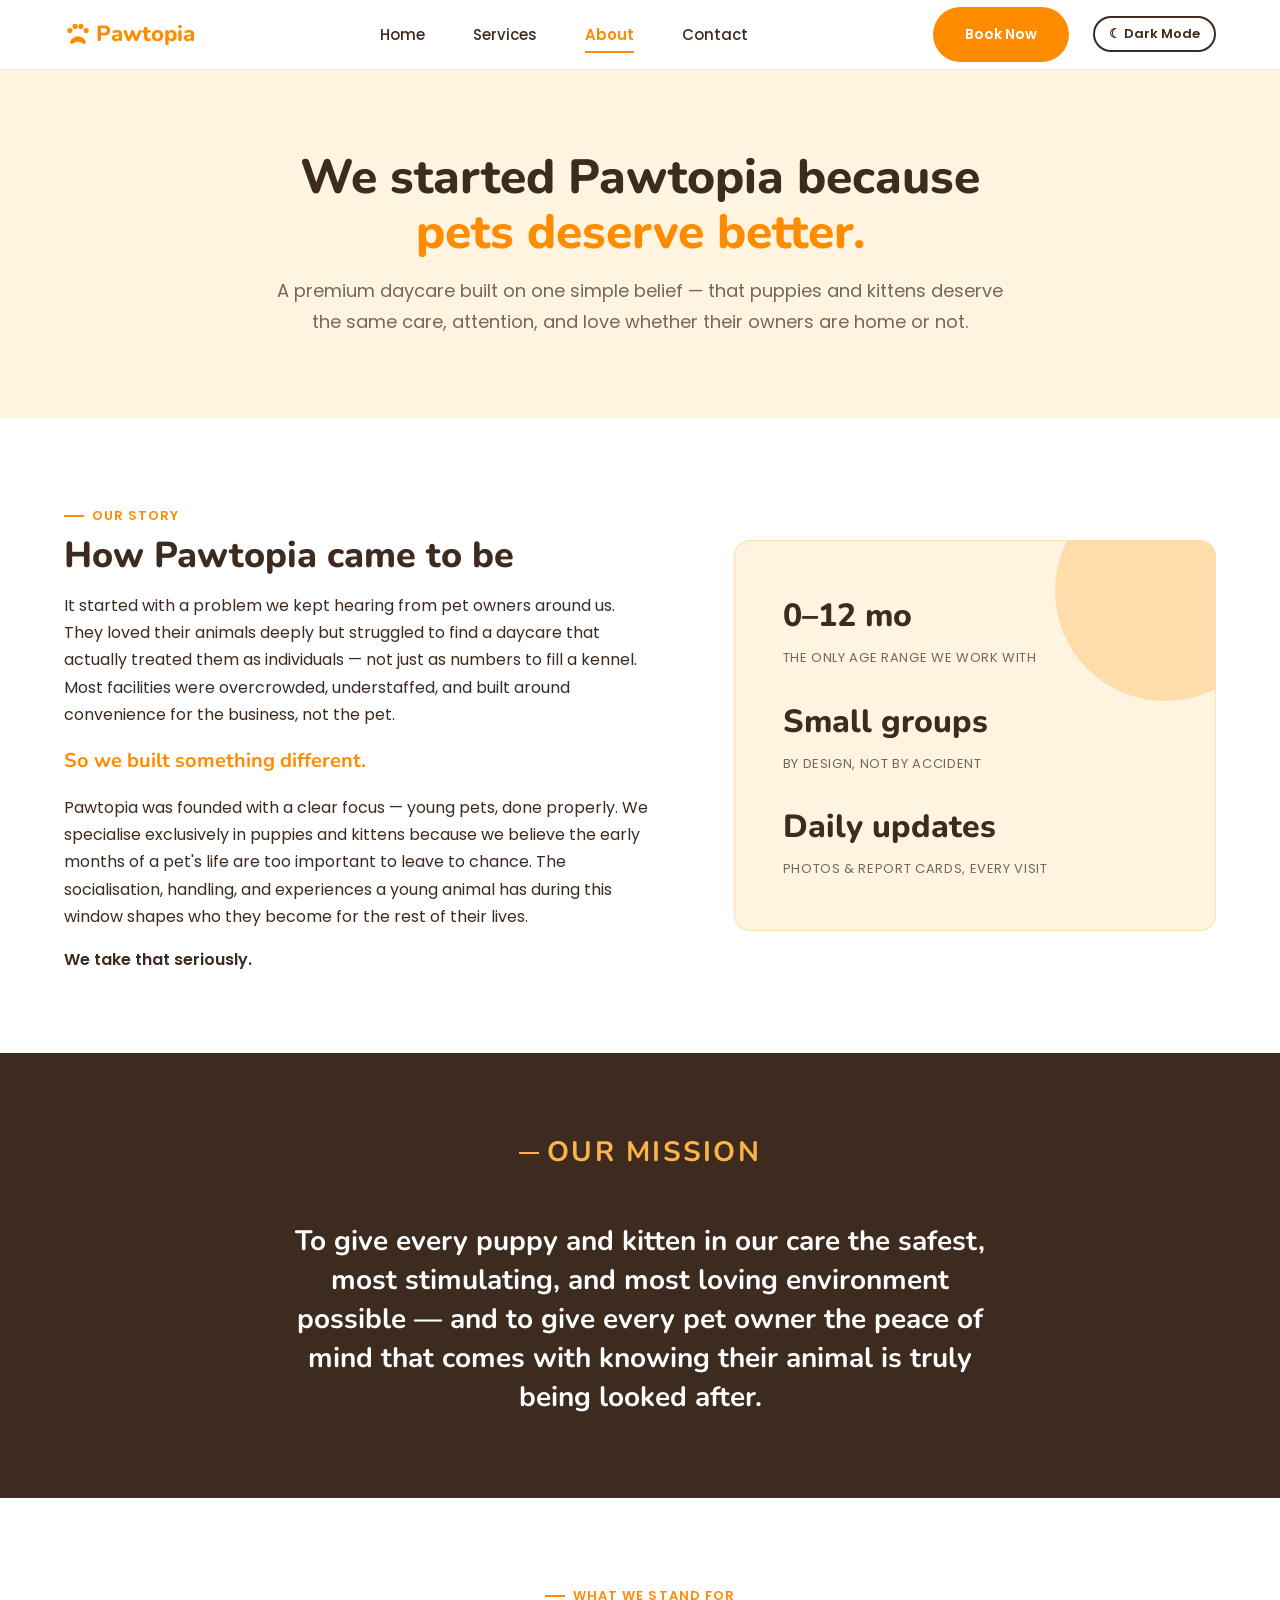
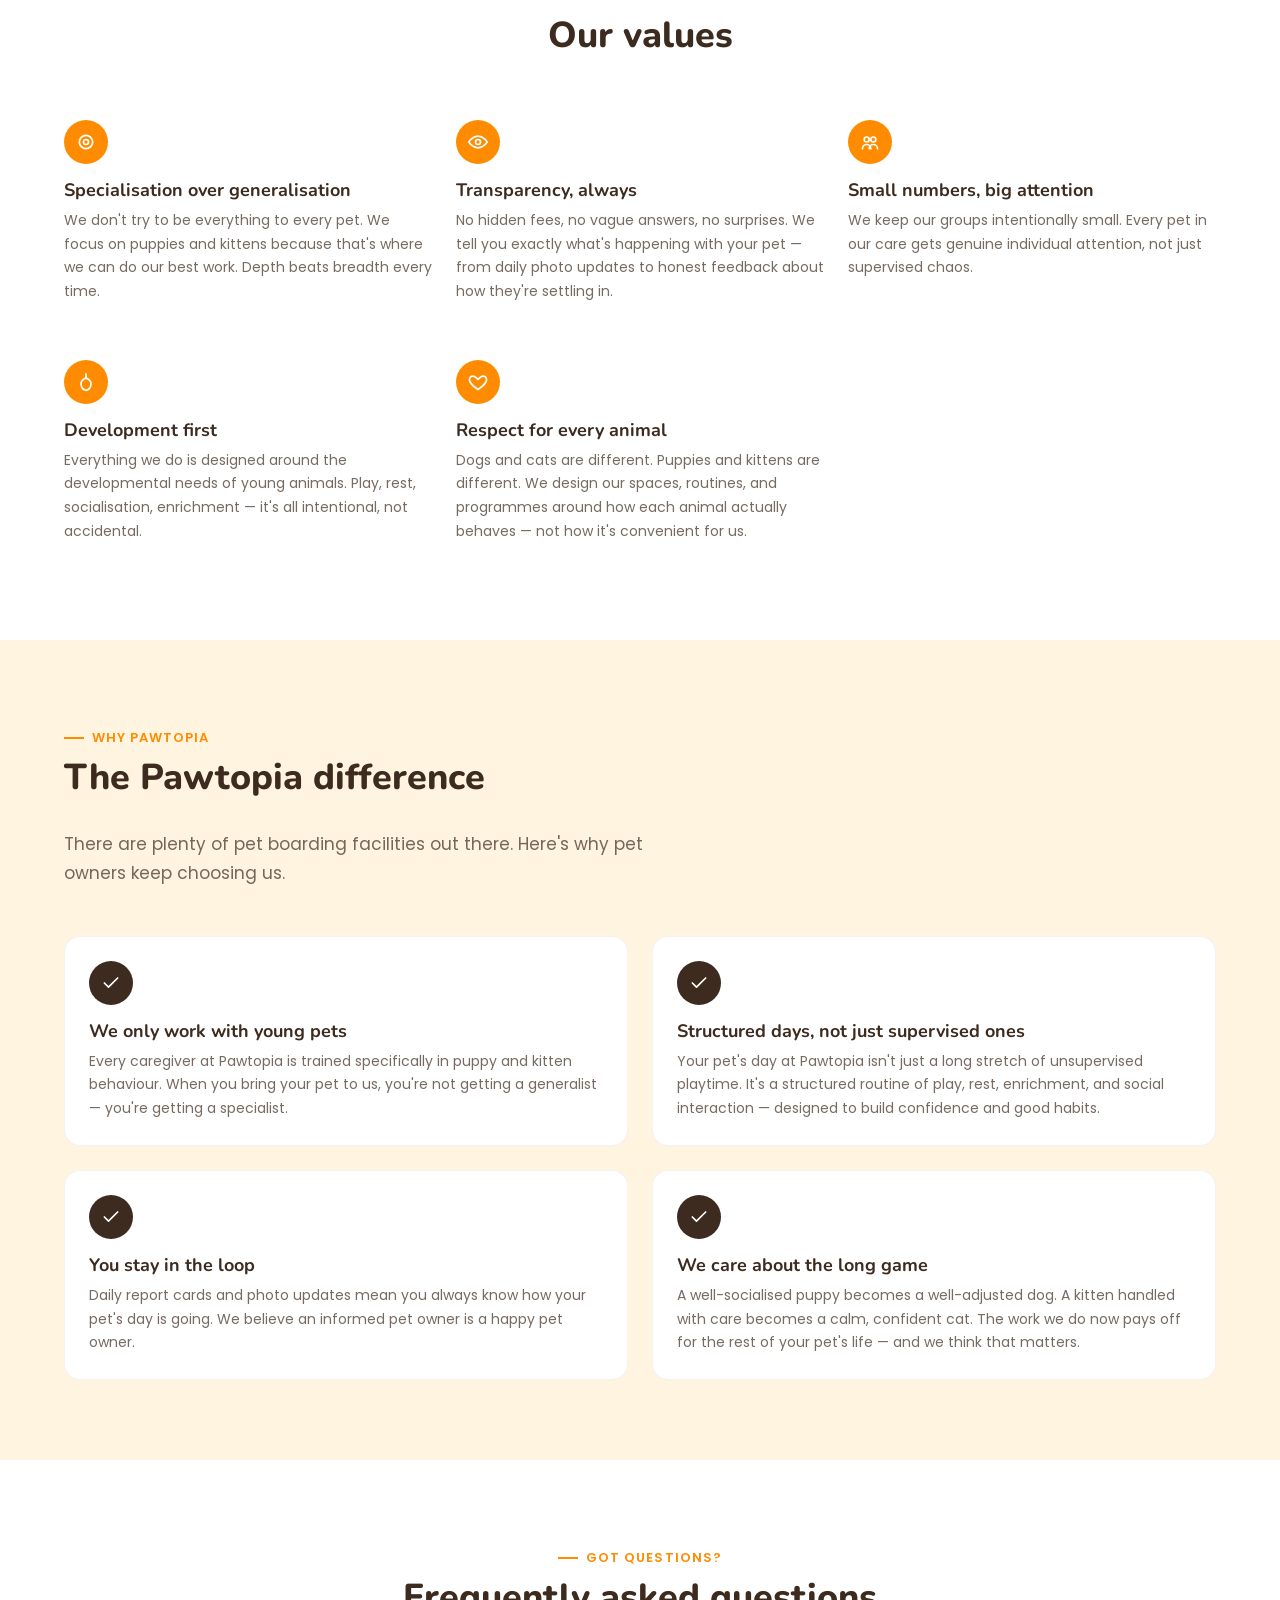
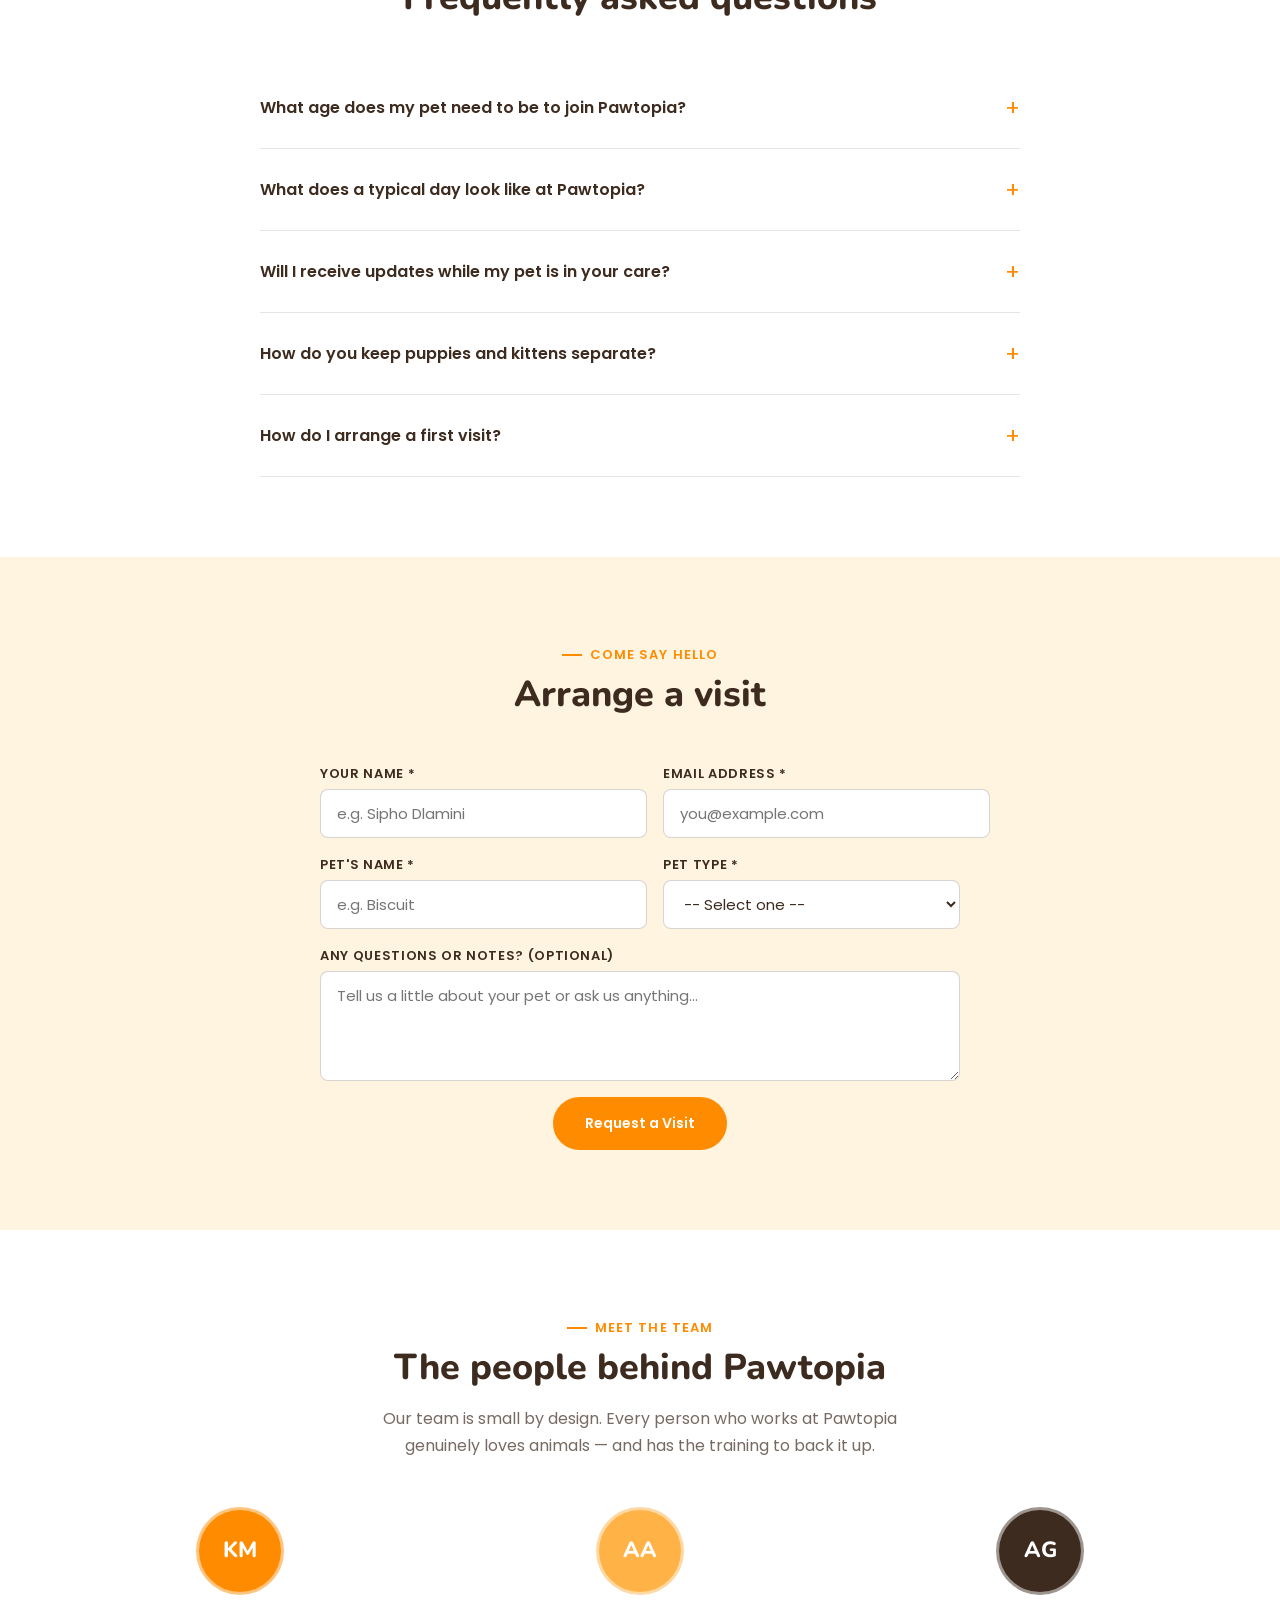
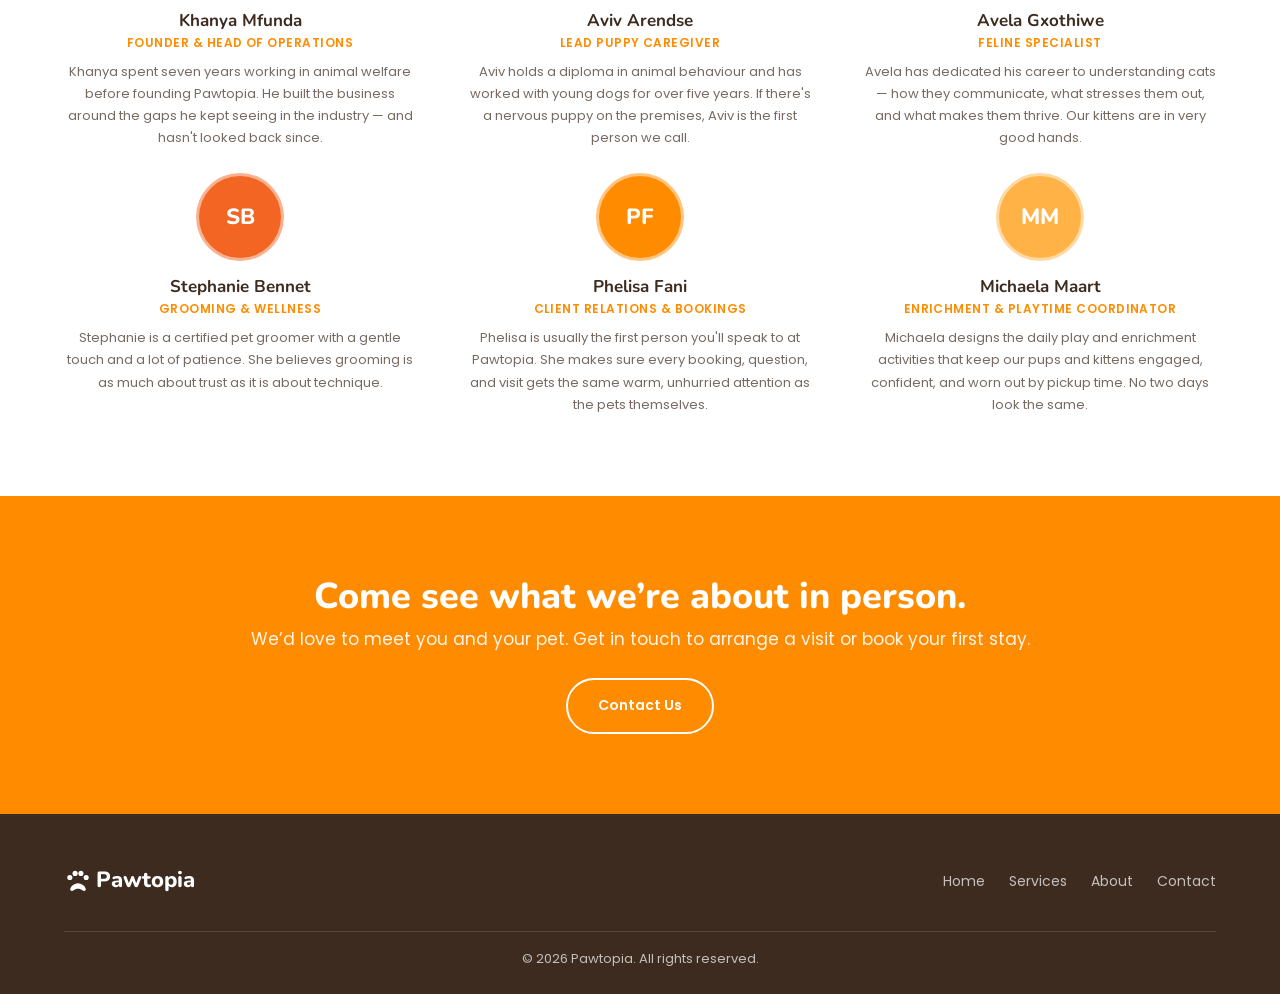
==== about.html @ 03011ac7 "my work" ====
<!DOCTYPE html>
<!-- HTML document structure: DOCTYPE, html, head, body -->
<html lang="en">

<head>
  <!-- Meta tags -->
  <meta charset="UTF-8">
  <meta name="viewport" content="width=device-width, initial-scale=1.0">
  <meta name="description" content="Learn about Pawtopia — a premium daycare for puppies and kittens built on genuine care and specialist training.">
  <meta name="author" content="Pawtopia Team">

  <title>About Us — Pawtopia</title>

  <!-- Google Fonts (Nunito for headings, Poppins for body) -->
  <link rel="preconnect" href="https://fonts.googleapis.com">
  <link rel="preconnect" href="https://fonts.gstatic.com" crossorigin>
  <link href="https://fonts.googleapis.com/css2?family=Nunito:wght@700;800&family=Poppins:wght@400;500;600&display=swap" rel="stylesheet">

  <!-- CSS is inlined below (all styles in one file) -->
  <style>
/* =============================================================
   about.css — Pawtopia About Page Stylesheet
   External stylesheet linked from about.html

   Concepts covered:
   - Selectors (element, class, ID, pseudo-class, pseudo-element)
   - Classes & IDs
   - Colours
   - Typography (font-family, size, weight, line-height)
   - Margins & Padding
   - Borders
   - Box Model
   - Flexbox
   - CSS Grid
   - Responsive Design & Media Queries
   - Hover Effects
   - Transitions
   - Consistent Spacing via CSS custom properties
============================================================= */

/* -------------------------------------------------------------
   DESIGN TOKENS (CSS custom properties)
   Single source of truth — change once, updates everywhere.
------------------------------------------------------------- */
:root {
  /* Colours */
  --color-primary:   #FF8C00;   /* Primary Orange  – buttons, CTAs, highlights */
  --color-secondary: #FFB347;   /* Secondary Amber – hover states, accents      */
  --color-cream:     #FFF4E0;   /* Warm Cream      – section backgrounds        */
  --color-brown:     #3D2B1F;   /* Deep Brown      – headings, body text        */
  --color-white:     #FFFFFF;
  --color-alert:     #F26522;   /* Alert / Error   – form errors, warnings      */

  /* Opacity variants */
  --brown-70: rgba(61, 43, 31, 0.7);
  --brown-50: rgba(61, 43, 31, 0.5);

  /* Border radius */
  --radius-btn:  50px;
  --radius-card: 16px;
  --radius-img:  12px;

  /* Consistent spacing scale */
  --space-xs:  4px;
  --space-sm:  8px;
  --space-md:  16px;
  --space-lg:  24px;
  --space-xl:  48px;
  --space-2xl: 80px;

  /* Layout */
  --max-width:  1200px;
  --nav-height: 70px;

  /* Typography */
  --font-heading: 'Nunito', sans-serif;
  --font-body:    'Poppins', sans-serif;

  /* Dark mode colours (applied via body.dark-mode) */
  --dm-bg:      #1a1a1a;
  --dm-surface: #2a2a2a;
  --dm-text:    #f0e6d3;
  --dm-muted:   rgba(240, 230, 211, 0.65);
}

/* -------------------------------------------------------------
   RESET & BASE  (element selectors)
------------------------------------------------------------- */
* {
  margin: 0;
  padding: 0;
  box-sizing: border-box;  /* Box Model: border + padding inside width */
}

html {
  scroll-behavior: smooth;
}

body {
  font-family: var(--font-body);
  color: var(--color-brown);
  font-size: 16px;
  line-height: 1.7;          /* Typography – readable line spacing */
  background: var(--color-white);
  -webkit-font-smoothing: antialiased;
  transition: background 0.3s ease, color 0.3s ease; /* Transition */
}

/* Heading element selectors */
h1, h2, h3 {
  font-family: var(--font-heading);
  color: var(--color-brown);
  line-height: 1.15;
}

h1 { font-size: 48px; font-weight: 800; }
h2 { font-size: 36px; font-weight: 800; }
h3 { font-size: 24px; font-weight: 700; }

p   { margin: 0; }
a   { color: inherit; text-decoration: none; }
img { display: block; max-width: 100%; border-radius: var(--radius-img); }

/* -------------------------------------------------------------
   DARK MODE  (applied to body via JS toggle)
------------------------------------------------------------- */
body.dark-mode {
  background: var(--dm-bg);
  color: var(--dm-text);
}

body.dark-mode h1,
body.dark-mode h2,
body.dark-mode h3 {
  color: var(--dm-text);
}

body.dark-mode .navbar {
  background: var(--dm-surface);
  border-color: rgba(255, 255, 255, 0.08);
}

body.dark-mode .nav-links a { color: var(--dm-text); }

body.dark-mode .story-panel,
body.dark-mode .hero {
  background: var(--dm-surface);
}

body.dark-mode .diff-card {
  background: var(--dm-surface);
}

body.dark-mode .difference {
  background: #222;
}

body.dark-mode .values { background: var(--dm-bg); }

body.dark-mode .faq-section { background: var(--dm-surface); }

body.dark-mode .faq-item {
  border-color: rgba(255, 255, 255, 0.1);
}

body.dark-mode .faq-question {
  color: var(--dm-text);
  background: var(--dm-surface);
}

body.dark-mode .faq-answer { color: var(--dm-muted); }

body.dark-mode .visit-form-section { background: var(--dm-bg); }

body.dark-mode .form-group input,
body.dark-mode .form-group select,
body.dark-mode .form-group textarea {
  background: var(--dm-surface);
  color: var(--dm-text);
  border-color: rgba(255, 255, 255, 0.2);
}

body.dark-mode footer { background: #111; }

/* -------------------------------------------------------------
   LAYOUT UTILITY — .wrap  (class selector)
------------------------------------------------------------- */
.wrap {
  max-width: var(--max-width);
  margin: 0 auto;                /* centres the content */
  padding: 0 var(--space-lg);    /* consistent horizontal padding */
}

/* -------------------------------------------------------------
   EYEBROW LABEL  (class + pseudo-element selector)
------------------------------------------------------------- */
.eyebrow {
  display: inline-flex;
  align-items: center;
  gap: var(--space-sm);
  font-family: var(--font-body);
  font-weight: 600;
  font-size: 13px;
  letter-spacing: 0.08em;
  text-transform: uppercase;
  color: var(--color-primary);
  margin-bottom: var(--space-sm);
}

/* ::before pseudo-element — decorative orange dash */
.eyebrow::before {
  content: "";
  width: 20px;
  height: 2px;
  background: var(--color-primary);
  display: inline-block;
}

/* -------------------------------------------------------------
   SECTION HEADING WRAPPER  (class selector)
------------------------------------------------------------- */
.section-head {
  max-width: 640px;
  margin-bottom: var(--space-xl);
}

/* Modifier class — centres the heading block */
.section-head.center {
  margin-left: auto;
  margin-right: auto;
  text-align: center;
}

/* -------------------------------------------------------------
   BUTTONS  (class selectors + hover effects + transitions)
------------------------------------------------------------- */
.btn {
  display: inline-flex;
  align-items: center;
  justify-content: center;
  font-family: var(--font-body);
  font-weight: 600;
  font-size: 14px;
  padding: 14px 30px;
  border-radius: var(--radius-btn);  /* pill shape */
  cursor: pointer;
  border: 2px solid transparent;     /* Border property */
  transition: transform 0.15s ease, background 0.2s ease,
              color 0.2s ease, border-color 0.2s ease; /* Transitions */
  white-space: nowrap;
}

.btn:hover { transform: translateY(-2px); } /* Hover effect */

.btn:focus-visible {
  outline: 3px solid var(--color-secondary);
  outline-offset: 2px;
}

/* Primary filled button */
.btn-primary { background: var(--color-primary); color: var(--color-white); }
.btn-primary:hover { background: var(--color-secondary); } /* Hover */

/* Outlined button */
.btn-outline {
  background: transparent;
  color: var(--color-primary);
  border-color: var(--color-primary);
}
.btn-outline:hover { background: var(--color-primary); color: var(--color-white); }

/* Light outlined button (for dark backgrounds) */
.btn-outline-light {
  background: transparent;
  color: var(--color-white);
  border-color: var(--color-white);
}
.btn-outline-light:hover { background: var(--color-white); color: var(--color-brown); }

/* Small button variant */
.btn-sm { padding: 10px 20px; font-size: 13px; }

/* =============================================================
   NAVIGATION  (class + ID selectors, Flexbox)
============================================================= */

/* ID selector — #navbar used by JS for sticky/dark-mode */
#navbar {
  height: var(--nav-height);
  background: var(--color-white);
  border-bottom: 1px solid rgba(61, 43, 31, 0.08); /* Border */
  position: sticky;
  top: 0;
  z-index: 100;
  transition: background 0.3s ease;
}

#navbar .wrap {
  height: 100%;
  display: flex;               /* Flexbox */
  align-items: center;
  justify-content: space-between;
  gap: var(--space-lg);
}

/* Logo */
.nav-logo {
  display: flex;
  align-items: center;
  gap: var(--space-xs);
  font-family: var(--font-heading);
  font-weight: 800;
  font-size: 22px;
  color: var(--color-primary);
}

.nav-logo svg { width: 28px; height: 28px; flex-shrink: 0; }

/* Navigation link list — Flexbox horizontal */
.nav-links {
  display: flex;
  align-items: center;
  gap: var(--space-xl);
  list-style: none;           /* List styling */
}

.nav-links a {
  font-size: 15px;
  font-weight: 500;
  color: var(--color-brown);
  padding: 8px 0;
  position: relative;
}

/* Active page link */
.nav-links a.active { color: var(--color-primary); font-weight: 600; }

/* Underline animation on hover (pseudo-element + transition) */
.nav-links a::after {
  content: "";
  position: absolute;
  left: 0; bottom: 0;
  width: 0;
  height: 2px;
  background: var(--color-primary);
  transition: width 0.2s ease;
}

.nav-links a:hover::after,
.nav-links a.active::after { width: 100%; }

/* Right side of nav */
.nav-right { display: flex; align-items: center; gap: var(--space-lg); }

/* Dark mode toggle button — ID selector */
#darkModeToggle {
  background: none;
  border: 2px solid var(--color-brown); /* Border */
  border-radius: var(--radius-btn);
  padding: 6px 14px;
  font-size: 13px;
  font-family: var(--font-body);
  font-weight: 600;
  color: var(--color-brown);
  cursor: pointer;
  transition: background 0.2s ease, color 0.2s ease, border-color 0.2s ease;
}

#darkModeToggle:hover {
  background: var(--color-brown);
  color: var(--color-white);
}

body.dark-mode #darkModeToggle {
  border-color: var(--dm-text);
  color: var(--dm-text);
}

body.dark-mode #darkModeToggle:hover {
  background: var(--dm-text);
  color: var(--dm-bg);
}

/* Mobile hamburger */
.nav-toggle {
  display: none;
  background: none;
  border: none;
  cursor: pointer;
  padding: 8px;
}

.nav-toggle span {
  display: block;
  width: 24px;
  height: 2px;
  background: var(--color-brown);
  margin: 5px 0;
  transition: 0.2s ease;
}

/* =============================================================
   HERO SECTION
============================================================= */
.hero {
  background: var(--color-cream);
  padding: var(--space-2xl) 0;
  text-align: center;
}

.hero .wrap { max-width: 780px; }

.hero h1 { margin-bottom: var(--space-md); }

/* Class used inside h1 for orange accent text */
.accent { color: var(--color-primary); }

.hero p { font-size: 18px; color: var(--brown-70); }



/* =============================================================
   OUR STORY SECTION  (CSS Grid + Flexbox)
============================================================= */
.story { padding: var(--space-2xl) 0; }

/* CSS Grid — two-column layout */
.story .grid {
  display: grid;
  grid-template-columns: 1.1fr 0.9fr;
  gap: var(--space-2xl);
  align-items: center;
}

.story p + p { margin-top: var(--space-md); }

.story .pull {
  font-family: var(--font-heading);
  font-weight: 700;
  font-size: 20px;
  color: var(--color-primary);
  margin: var(--space-md) 0;
}

.story .closer { font-weight: 600; }

/* Stat panel */
.story-panel {
  background: var(--color-cream);
  border-radius: var(--radius-card);
  border: 1px solid rgba(255, 140, 0, 0.2); /* Border */
  padding: var(--space-xl);
  position: relative;
  overflow: hidden;
}

.story-panel .ring {
  position: absolute;
  width: 220px; height: 220px;
  border-radius: 50%;
  background: var(--color-secondary);
  opacity: 0.35;
  top: -60px; right: -60px;
}

.story-panel .stat { position: relative; margin-bottom: var(--space-lg); }
.story-panel .stat:last-child { margin-bottom: 0; }

.story-panel .stat strong {
  display: block;
  font-family: var(--font-heading);
  font-size: 32px;
  font-weight: 800;
  color: var(--color-brown);
}

.story-panel .stat span {
  font-size: 13px;
  color: var(--brown-70);
  text-transform: uppercase;
  letter-spacing: 0.05em;
}

/* =============================================================
   MISSION BAND
============================================================= */
.mission {
  background: var(--color-brown);
  padding: var(--space-2xl) 0;
  text-align: center;
}

.mission .wrap { max-width: 760px; }

.mission .eyebrow {
  color: var(--color-secondary);
  justify-content: center;
}

.mission .eyebrow::before { background: var(--color-secondary); }

.mission p {
  font-family: var(--font-heading);
  font-size: 28px;
  font-weight: 700;
  color: var(--color-white);
  line-height: 1.4;
}

/* =============================================================
   VALUES SECTION  (CSS Grid)
============================================================= */
.values { padding: var(--space-2xl) 0; }

/* CSS Grid — 3-column layout */
.values-grid {
  display: grid;
  grid-template-columns: repeat(3, 1fr);
  gap: var(--space-lg);
}

.value-card { padding: var(--space-md) 0; }

/* Circular icon badge */
.value-icon {
  width: 44px; height: 44px;
  border-radius: 50%;
  background: var(--color-primary);
  display: flex;
  align-items: center;
  justify-content: center;
  margin-bottom: var(--space-md);
}

.value-icon svg { width: 20px; height: 20px; stroke: var(--color-white); }

.value-card h3 { font-size: 18px; margin-bottom: var(--space-sm); }
.value-card p  { font-size: 14px; color: var(--brown-70); }

/* =============================================================
   DIFFERENCE SECTION  (CSS Grid + cards)
============================================================= */
.difference { background: var(--color-cream); padding: var(--space-2xl) 0; }

.difference .intro {
  font-size: 17px;
  color: var(--brown-70);
  margin-top: calc(var(--space-md) * -1);
  margin-bottom: var(--space-xl);
  max-width: 640px;
}

/* CSS Grid — 2 columns */
.difference-grid {
  display: grid;
  grid-template-columns: repeat(2, 1fr);
  gap: var(--space-lg);
}

.diff-card {
  background: var(--color-white);
  border-radius: var(--radius-card);
  border: 1px solid rgba(61, 43, 31, 0.06); /* Border */
  padding: var(--space-lg);
  transition: box-shadow 0.2s ease, transform 0.2s ease;
}

/* Hover effect on cards */
.diff-card:hover {
  box-shadow: 0 8px 24px rgba(61, 43, 31, 0.1);
  transform: translateY(-3px);
}

.diff-card .value-icon { background: var(--color-brown); }
.diff-card h3 { font-size: 18px; margin-bottom: var(--space-sm); }
.diff-card p  { font-size: 14px; color: var(--brown-70); }

/* =============================================================
   FAQ ACCORDION  (JS feature 1)
============================================================= */
.faq-section {
  background: var(--color-white);
  padding: var(--space-2xl) 0;
}

/* ID selector for the FAQ list */
#faq-list { list-style: none; max-width: 760px; margin: 0 auto; }

.faq-item {
  border-bottom: 1px solid rgba(61, 43, 31, 0.12); /* Border */
}

.faq-question {
  width: 100%;
  background: none;
  border: none;
  text-align: left;
  font-family: var(--font-body);
  font-size: 16px;
  font-weight: 600;
  color: var(--color-brown);
  padding: var(--space-lg) 0;
  cursor: pointer;
  display: flex;
  justify-content: space-between;
  align-items: center;
  gap: var(--space-md);
  transition: color 0.2s ease;
}

.faq-question:hover { color: var(--color-primary); }

/* Plus/minus indicator */
.faq-icon {
  font-size: 22px;
  font-weight: 400;
  color: var(--color-primary);
  flex-shrink: 0;
  transition: transform 0.25s ease;
}

.faq-item.open .faq-icon { transform: rotate(45deg); }

.faq-answer {
  font-size: 15px;
  color: var(--brown-70);
  max-height: 0;
  overflow: hidden;
  transition: max-height 0.35s ease, padding 0.25s ease;
  padding-bottom: 0;
}

.faq-item.open .faq-answer {
  max-height: 300px;
  padding-bottom: var(--space-lg);
}

/* =============================================================
   VISIT REQUEST FORM  (covers Forms, Labels, Inputs)
============================================================= */
.visit-form-section { background: var(--color-cream); padding: var(--space-2xl) 0; }

/* ID selector for the form */
#visit-form { max-width: 640px; margin: 0 auto; }

.form-row {
  display: grid;
  grid-template-columns: 1fr 1fr;
  gap: var(--space-md);
}

.form-group { display: flex; flex-direction: column; margin-bottom: var(--space-md); }

/* Label styling */
.form-group label {
  font-size: 13px;
  font-weight: 600;
  color: var(--color-brown);
  margin-bottom: var(--space-xs);
  text-transform: uppercase;
  letter-spacing: 0.05em;
}

/* Input & select & textarea — Box Model: padding + border */
.form-group input,
.form-group select,
.form-group textarea {
  font-family: var(--font-body);
  font-size: 15px;
  color: var(--color-brown);
  background: var(--color-white);
  border: 1.5px solid rgba(61, 43, 31, 0.2); /* Border */
  border-radius: 8px;
  padding: 12px var(--space-md);             /* Padding */
  outline: none;
  transition: border-color 0.2s ease, box-shadow 0.2s ease;
}

/* Hover effect on inputs */
.form-group input:hover,
.form-group select:hover,
.form-group textarea:hover {
  border-color: var(--color-secondary);
}

/* Focus state */
.form-group input:focus,
.form-group select:focus,
.form-group textarea:focus {
  border-color: var(--color-primary);
  box-shadow: 0 0 0 3px rgba(255, 140, 0, 0.15);
}

/* Invalid field highlight */
.form-group input.invalid,
.form-group select.invalid,
.form-group textarea.invalid {
  border-color: var(--color-alert);
}

.form-group textarea { resize: vertical; min-height: 110px; }

/* Inline error message */
.field-error {
  font-size: 12px;
  color: var(--color-alert);
  margin-top: var(--space-xs);
  display: none;
}

.field-error.visible { display: block; }

/* Form success banner — ID selector */
#form-success {
  display: none;
  background: #e6f9ed;
  border: 1.5px solid #27ae60;
  border-radius: var(--radius-card);
  padding: var(--space-lg);
  text-align: center;
  color: #1a7a3e;
  font-weight: 600;
  margin-top: var(--space-md);
}

/* =============================================================
   TEAM SECTION  (CSS Grid)
============================================================= */
.team { padding: var(--space-2xl) 0; }

/* CSS Grid — 3 columns × 2 rows for 6 members */
.team-grid {
  display: grid;
  grid-template-columns: repeat(3, 1fr);
  gap: var(--space-lg) var(--space-xl);
}

.team-card { text-align: center; }

/* Avatar circle */
.avatar {
  width: 88px; height: 88px;
  border-radius: 50%;
  margin: 0 auto var(--space-md);
  display: flex;
  align-items: center;
  justify-content: center;
  font-family: var(--font-heading);
  font-weight: 800;
  font-size: 22px;
  color: var(--color-white);
  border: 3px solid rgba(255, 255, 255, 0.5); /* Border */
}

.team-card h3   { font-size: 17px; margin-bottom: 2px; }

.team-card .role {
  display: block;
  font-size: 12px;
  font-weight: 600;
  color: var(--color-primary);
  text-transform: uppercase;
  letter-spacing: 0.04em;
  margin-bottom: var(--space-sm);
}

.team-card .bio { font-size: 13px; color: var(--brown-70); }

/* =============================================================
   CTA BAND
============================================================= */
.cta-band {
  background: var(--color-primary);
  padding: var(--space-2xl) 0;
  text-align: center;
}

.cta-band h2 { color: var(--color-white); margin-bottom: var(--space-sm); }
.cta-band p  { color: rgba(255, 255, 255, 0.9); font-size: 17px; margin-bottom: var(--space-lg); }

/* =============================================================
   FOOTER  (Flexbox)
============================================================= */
footer {
  background: var(--color-brown);
  color: rgba(255, 255, 255, 0.7);
  padding: var(--space-xl) 0 var(--space-lg);
}

footer .wrap {
  display: flex;               /* Flexbox */
  justify-content: space-between;
  align-items: center;
  flex-wrap: wrap;
  gap: var(--space-md);
}

footer .nav-logo { color: var(--color-white); }

/* Footer nav list */
footer .foot-links { display: flex; gap: var(--space-lg); list-style: none; }
footer .foot-links a { font-size: 14px; color: rgba(255, 255, 255, 0.7); }
footer .foot-links a:hover { color: var(--color-white); } /* Hover */

footer .copyright {
  font-size: 13px;
  width: 100%;
  margin-top: var(--space-md);
  border-top: 1px solid rgba(255, 255, 255, 0.12); /* Border */
  padding-top: var(--space-md);
  text-align: center;
}

/* =============================================================
   RESPONSIVE DESIGN — Media Queries
============================================================= */

/* Tablet breakpoint */
@media (max-width: 900px) {
  h1 { font-size: 36px; }
  h2 { font-size: 28px; }

  .story .grid      { grid-template-columns: 1fr; }
  .story-panel      { order: -1; }
  .values-grid      { grid-template-columns: repeat(2, 1fr); }
  .difference-grid  { grid-template-columns: 1fr; }
  .team-grid        { grid-template-columns: repeat(2, 1fr); }
  .form-row         { grid-template-columns: 1fr; }
}

/* Mobile breakpoint */
@media (max-width: 640px) {
  /* Hide desktop nav, show hamburger */
  .nav-links,
  .nav-right .btn { display: none; }
  .nav-toggle     { display: block; }

  /* Open state toggled by JS */
  #navbar.open .nav-links {
    display: flex;
    flex-direction: column;
    position: absolute;
    top: var(--nav-height);
    left: 0; right: 0;
    background: var(--color-white);
    padding: var(--space-md) var(--space-lg);
    gap: var(--space-md);
    border-bottom: 1px solid rgba(61, 43, 31, 0.08);
  }

  .values-grid  { grid-template-columns: 1fr; }
  .team-grid    { grid-template-columns: 1fr; }
  .hero         { padding: var(--space-xl) 0; }
  .mission p    { font-size: 22px; }
  footer .wrap  { flex-direction: column; align-items: flex-start; }
}

/* Respect user's reduced-motion preference */
@media (prefers-reduced-motion: reduce) {
  html { scroll-behavior: auto; }
  *    { transition: none !important; }
}

  </style>
</head>

<body>

  <!-- =========================================================
       NAVIGATION
       Semantic element: <header> and <nav>
       Contains: links, list, button, image (SVG logo)
  ========================================================== -->
  <header id="navbar">
    <div class="wrap">

      <!-- Logo — link + inline SVG image -->
      <a href="index.html" class="nav-logo" aria-label="Pawtopia home">
        <!-- Image: SVG paw icon used as the brand logo -->
        <svg viewBox="0 0 24 24" fill="currentColor" role="img" aria-hidden="true">
          <path d="M12 14c-2.8 0-5.5 1.8-6.6 4.4-.4 1 .3 2.1 1.4 2.1.5 0
                   1-.2 1.4-.5 1-.8 2.3-1.3 3.8-1.3s2.8.5 3.8 1.3c.4.3.9.5
                   1.4.5 1.1 0 1.8-1.1 1.4-2.1C17.5 15.8 14.8 14 12 14z"/>
          <circle cx="5"    cy="9"   r="2.2"/>
          <circle cx="9.5"  cy="5.5" r="2.2"/>
          <circle cx="14.5" cy="5.5" r="2.2"/>
          <circle cx="19"   cy="9"   r="2.2"/>
        </svg>
        Pawtopia
      </a>

      <!-- Navigation links — semantic <nav> + unordered list -->
      <nav aria-label="Main navigation">
        <ul class="nav-links">
          <li><a href="index.html">Home</a></li>
          <li><a href="services.html">Services</a></li>
          <li><a href="about.html" class="active" aria-current="page">About</a></li>
          <li><a href="contact.html">Contact</a></li>
        </ul>
      </nav>

      <!-- Right side: Book Now button + dark mode toggle + mobile hamburger -->
      <div class="nav-right">
        <!-- Button: Book Now CTA -->
        <a href="index.html#book" class="btn btn-primary">Book Now</a>

        <!-- Button: Dark Mode Toggle (JS additional feature 1) -->
        <button id="darkModeToggle" aria-label="Toggle dark mode">&#9790; Dark Mode</button>

        <!-- Button: Mobile hamburger (JS — mobile nav) -->
        <button class="nav-toggle" id="navToggle"
                aria-label="Toggle navigation menu"
                aria-expanded="false">
          <span></span>
          <span></span>
          <span></span>
        </button>
      </div>

    </div>
  </header>


  <!-- =========================================================
       MAIN CONTENT  — semantic <main> element
  ========================================================== -->
  <main>

    <!-- -------------------------------------------------------
         HERO SECTION
         Headings: h1
         Image: hero pet photo
    ------------------------------------------------------- -->
    <section class="hero" id="about-hero">

      <div class="wrap">

        <!-- Heading h1 -->
        <h1>We started Pawtopia because
          <span class="accent">pets deserve better.</span>
        </h1>

        <!-- Paragraph -->
        <p>A premium daycare built on one simple belief &mdash; that puppies and
           kittens deserve the same care, attention, and love whether their
           owners are home or not.</p>



      </div>

    </section><!-- end .hero -->


    <!-- -------------------------------------------------------
         OUR STORY SECTION
         Headings: h2
         Semantic element: <section> with aria-labelledby
    ------------------------------------------------------- -->
    <section class="story" id="our-story" aria-labelledby="story-heading">

      <div class="wrap grid">

        <!-- Left column: story text -->
        <div>
          <p class="eyebrow">Our story</p>

          <!-- Heading h2 -->
          <h2 id="story-heading">How Pawtopia came to be</h2>

          <!-- Paragraphs -->
          <p style="margin-top: 16px;">
            It started with a problem we kept hearing from pet owners around us.
            They loved their animals deeply but struggled to find a daycare that
            actually treated them as individuals &mdash; not just as numbers to fill
            a kennel. Most facilities were overcrowded, understaffed, and built
            around convenience for the business, not the pet.
          </p>

          <p class="pull">So we built something different.</p>

          <p>
            Pawtopia was founded with a clear focus &mdash; young pets, done properly.
            We specialise exclusively in puppies and kittens because we believe the
            early months of a pet's life are too important to leave to chance. The
            socialisation, handling, and experiences a young animal has during this
            window shapes who they become for the rest of their lives.
          </p>

          <p class="closer" style="margin-top: 16px;">We take that seriously.</p>
        </div>

        <!-- Right column: quick-stat panel -->
        <div class="story-panel">
          <div class="ring"></div>

          <div class="stat">
            <strong>0&ndash;12 mo</strong>
            <span>The only age range we work with</span>
          </div>

          <div class="stat">
            <strong>Small groups</strong>
            <span>By design, not by accident</span>
          </div>

          <div class="stat">
            <strong>Daily updates</strong>
            <span>Photos &amp; report cards, every visit</span>
          </div>

        </div><!-- end .story-panel -->

      </div><!-- end .wrap.grid -->

    </section><!-- end .story -->


    <!-- -------------------------------------------------------
         MISSION BAND
         Heading: h2
    ------------------------------------------------------- -->
    <section class="mission" id="our-mission" aria-labelledby="mission-heading">
      <div class="wrap">

        <p class="eyebrow">Our mission</p>

        <!-- Heading h2 -->
        <h2 id="mission-heading" class="sr-only">Our mission</h2>

        <!-- Mission statement paragraph -->
        <p>
          To give every puppy and kitten in our care the safest, most stimulating,
          and most loving environment possible &mdash; and to give every pet owner
          the peace of mind that comes with knowing their animal is truly being
          looked after.
        </p>

      </div>
    </section><!-- end .mission -->


    <!-- -------------------------------------------------------
         OUR VALUES SECTION
         Heading: h2, h3
         List: unordered (via grid cards, semantic <ul> below)
    ------------------------------------------------------- -->
    <section class="values" id="our-values" aria-labelledby="values-heading">
      <div class="wrap">

        <div class="section-head center">
          <p class="eyebrow">What we stand for</p>
          <!-- Heading h2 -->
          <h2 id="values-heading">Our values</h2>
        </div>

        <!-- Unordered list used for the values grid -->
        <ul class="values-grid" style="list-style: none;">

          <li class="value-card">
            <div class="value-icon" aria-hidden="true">
              <svg viewBox="0 0 24 24" fill="none" stroke-width="2"
                   stroke-linecap="round" stroke-linejoin="round">
                <circle cx="12" cy="12" r="8"/>
                <circle cx="12" cy="12" r="3"/>
              </svg>
            </div>
            <!-- Heading h3 -->
            <h3>Specialisation over generalisation</h3>
            <p>We don't try to be everything to every pet. We focus on puppies
               and kittens because that's where we can do our best work. Depth
               beats breadth every time.</p>
          </li>

          <li class="value-card">
            <div class="value-icon" aria-hidden="true">
              <svg viewBox="0 0 24 24" fill="none" stroke-width="2"
                   stroke-linecap="round" stroke-linejoin="round">
                <path d="M1 12s4-7 11-7 11 7 11 7-4 7-11 7-11-7-11-7z"/>
                <circle cx="12" cy="12" r="3"/>
              </svg>
            </div>
            <h3>Transparency, always</h3>
            <p>No hidden fees, no vague answers, no surprises. We tell you exactly
               what's happening with your pet &mdash; from daily photo updates to
               honest feedback about how they're settling in.</p>
          </li>

          <li class="value-card">
            <div class="value-icon" aria-hidden="true">
              <svg viewBox="0 0 24 24" fill="none" stroke-width="2"
                   stroke-linecap="round" stroke-linejoin="round">
                <circle cx="8" cy="9" r="3"/>
                <circle cx="16" cy="9" r="3"/>
                <path d="M3 20c0-3 2.5-5 5-5s5 2 5 5"/>
                <path d="M11 20c0-3 2.5-5 5-5s5 2 5 5"/>
              </svg>
            </div>
            <h3>Small numbers, big attention</h3>
            <p>We keep our groups intentionally small. Every pet in our care gets
               genuine individual attention, not just supervised chaos.</p>
          </li>

          <li class="value-card">
            <div class="value-icon" aria-hidden="true">
              <svg viewBox="0 0 24 24" fill="none" stroke-width="2"
                   stroke-linecap="round" stroke-linejoin="round">
                <path d="M12 2v6"/>
                <path d="M12 22c4-1 6-4 6-8 0-3-2-5-6-7-4 2-6 4-6 7 0 4 2 7 6 8z"/>
              </svg>
            </div>
            <h3>Development first</h3>
            <p>Everything we do is designed around the developmental needs of young
               animals. Play, rest, socialisation, enrichment &mdash; it's all
               intentional, not accidental.</p>
          </li>

          <li class="value-card">
            <div class="value-icon" aria-hidden="true">
              <svg viewBox="0 0 24 24" fill="none" stroke-width="2"
                   stroke-linecap="round" stroke-linejoin="round">
                <path d="M12 21s-7-4.5-9.5-9C.7 8.4 2.3 5 6 5c2 0 3.5 1.2 6 4
                         2.5-2.8 4-4 6-4 3.7 0 5.3 3.4 3.5 7-2.5 4.5-9.5 9-9.5 9z"/>
              </svg>
            </div>
            <h3>Respect for every animal</h3>
            <p>Dogs and cats are different. Puppies and kittens are different. We
               design our spaces, routines, and programmes around how each animal
               actually behaves &mdash; not how it's convenient for us.</p>
          </li>

        </ul><!-- end .values-grid -->

      </div>
    </section><!-- end .values -->


    <!-- -------------------------------------------------------
         THE PAWTOPIA DIFFERENCE
         Heading: h2, h3
         Cards in a 2-column grid
    ------------------------------------------------------- -->
    <section class="difference" id="pawtopia-difference" aria-labelledby="diff-heading">
      <div class="wrap">

        <div class="section-head">
          <p class="eyebrow">Why Pawtopia</p>
          <!-- Heading h2 -->
          <h2 id="diff-heading">The Pawtopia difference</h2>
        </div>

        <p class="intro">
          There are plenty of pet boarding facilities out there. Here's why pet
          owners keep choosing us.
        </p>

        <div class="difference-grid">

          <article class="diff-card">
            <div class="value-icon" aria-hidden="true">
              <svg viewBox="0 0 24 24" fill="none" stroke="white" stroke-width="2"
                   stroke-linecap="round" stroke-linejoin="round">
                <polyline points="20 6 9 17 4 12"/>
              </svg>
            </div>
            <!-- Heading h3 -->
            <h3>We only work with young pets</h3>
            <p>Every caregiver at Pawtopia is trained specifically in puppy and kitten
               behaviour. When you bring your pet to us, you're not getting a generalist
               &mdash; you're getting a specialist.</p>
          </article>

          <article class="diff-card">
            <div class="value-icon" aria-hidden="true">
              <svg viewBox="0 0 24 24" fill="none" stroke="white" stroke-width="2"
                   stroke-linecap="round" stroke-linejoin="round">
                <polyline points="20 6 9 17 4 12"/>
              </svg>
            </div>
            <h3>Structured days, not just supervised ones</h3>
            <p>Your pet's day at Pawtopia isn't just a long stretch of unsupervised
               playtime. It's a structured routine of play, rest, enrichment, and social
               interaction &mdash; designed to build confidence and good habits.</p>
          </article>

          <article class="diff-card">
            <div class="value-icon" aria-hidden="true">
              <svg viewBox="0 0 24 24" fill="none" stroke="white" stroke-width="2"
                   stroke-linecap="round" stroke-linejoin="round">
                <polyline points="20 6 9 17 4 12"/>
              </svg>
            </div>
            <h3>You stay in the loop</h3>
            <p>Daily report cards and photo updates mean you always know how your pet's
               day is going. We believe an informed pet owner is a happy pet owner.</p>
          </article>

          <article class="diff-card">
            <div class="value-icon" aria-hidden="true">
              <svg viewBox="0 0 24 24" fill="none" stroke="white" stroke-width="2"
                   stroke-linecap="round" stroke-linejoin="round">
                <polyline points="20 6 9 17 4 12"/>
              </svg>
            </div>
            <h3>We care about the long game</h3>
            <p>A well-socialised puppy becomes a well-adjusted dog. A kitten handled
               with care becomes a calm, confident cat. The work we do now pays off
               for the rest of your pet's life &mdash; and we think that matters.</p>
          </article>

        </div><!-- end .difference-grid -->

      </div>
    </section><!-- end .difference -->


    <!-- -------------------------------------------------------
         FAQ ACCORDION  (JS Additional Feature 2)
         Semantic element: <section>
         List: <ul id="faq-list"> populated by JavaScript
    ------------------------------------------------------- -->
    <section class="faq-section" id="faq" aria-labelledby="faq-heading">
      <div class="wrap">

        <div class="section-head center">
          <p class="eyebrow">Got questions?</p>
          <!-- Heading h2 -->
          <h2 id="faq-heading">Frequently asked questions</h2>
        </div>

        <!-- Unordered list — JS will inject <li> items from FAQ_DATA array -->
        <ul id="faq-list" aria-label="Frequently asked questions"></ul>

      </div>
    </section><!-- end .faq-section -->


    <!-- -------------------------------------------------------
         VISIT REQUEST FORM
         HTML concepts: Form, Labels, Inputs, Buttons, Lists
         JS concepts: Form Validation, Event Handling, User Feedback
    ------------------------------------------------------- -->
    <section class="visit-form-section" id="arrange-visit" aria-labelledby="form-heading">
      <div class="wrap">

        <div class="section-head center">
          <p class="eyebrow">Come say hello</p>
          <!-- Heading h2 -->
          <h2 id="form-heading">Arrange a visit</h2>
        </div>

        <!-- Form — action is empty because JS handles submission -->
        <form id="visit-form" novalidate aria-label="Arrange a visit form">

          <!-- Form row 1: Your name + email (Labels and Inputs) -->
          <div class="form-row">

            <div class="form-group">
              <!-- Label — linked to input via for/id -->
              <label for="visitor-name">Your name *</label>
              <input
                type="text"
                id="visitor-name"
                name="visitor-name"
                placeholder="e.g. Sipho Dlamini"
                autocomplete="name"
              >
              <!-- Inline error message (shown by JS) -->
              <span class="field-error" id="visitor-name-error" role="alert"></span>
            </div>

            <div class="form-group">
              <label for="visitor-email">Email address *</label>
              <input
                type="email"
                id="visitor-email"
                name="visitor-email"
                placeholder="you@example.com"
                autocomplete="email"
              >
              <span class="field-error" id="visitor-email-error" role="alert"></span>
            </div>

          </div><!-- end .form-row -->

          <!-- Form row 2: Pet name + pet type -->
          <div class="form-row">

            <div class="form-group">
              <label for="pet-name">Pet's name *</label>
              <input
                type="text"
                id="pet-name"
                name="pet-name"
                placeholder="e.g. Biscuit"
              >
              <span class="field-error" id="pet-name-error" role="alert"></span>
            </div>

            <div class="form-group">
              <!-- Label + Select (dropdown input) -->
              <label for="pet-type">Pet type *</label>
              <select id="pet-type" name="pet-type">
                <option value="">-- Select one --</option>
                <option value="puppy">Puppy</option>
                <option value="kitten">Kitten</option>
                <option value="both">Both (puppy &amp; kitten)</option>
              </select>
              <span class="field-error" id="pet-type-error" role="alert"></span>
            </div>

          </div><!-- end .form-row -->

          <!-- Message textarea -->
          <div class="form-group">
            <label for="visitor-message">Any questions or notes? (optional)</label>
            <textarea
              id="visitor-message"
              name="visitor-message"
              placeholder="Tell us a little about your pet or ask us anything..."
            ></textarea>
          </div>

          <!-- Submit button -->
          <div style="text-align: center; margin-top: 8px;">
            <button
              type="submit"
              id="form-submit"
              class="btn btn-primary"
            >Request a Visit</button>
          </div>

          <!-- Success message (shown by JS after valid submission) -->
          <div id="form-success" role="status" aria-live="polite"></div>

        </form><!-- end #visit-form -->

      </div>
    </section><!-- end .visit-form-section -->


    <!-- -------------------------------------------------------
         TEAM SECTION
         Heading: h2, h3
         CSS Grid: 3 columns x 2 rows for 6 members
    ------------------------------------------------------- -->
    <section class="team" id="our-team" aria-labelledby="team-heading">
      <div class="wrap">

        <div class="section-head center">
          <p class="eyebrow">Meet the team</p>
          <!-- Heading h2 -->
          <h2 id="team-heading">The people behind Pawtopia</h2>
        </div>

        <p style="text-align: center; max-width: 560px;
                  margin: -32px auto 48px; color: rgba(61,43,31,0.7);">
          Our team is small by design. Every person who works at Pawtopia
          genuinely loves animals &mdash; and has the training to back it up.
        </p>

        <!-- CSS Grid — 3 x 2 for 6 team members -->
        <div class="team-grid">

          <!-- Team member 1 -->
          <div class="team-card">
            <div class="avatar" style="background: #FF8C00;">KM</div>
            <h3>Khanya Mfunda</h3>
            <span class="role">Founder &amp; Head of Operations</span>
            <p class="bio">Khanya spent seven years working in animal welfare before
               founding Pawtopia. He built the business around the gaps he kept seeing
               in the industry &mdash; and hasn't looked back since.</p>
          </div>

          <!-- Team member 2 -->
          <div class="team-card">
            <div class="avatar" style="background: #FFB347;">AA</div>
            <h3>Aviv Arendse</h3>
            <span class="role">Lead Puppy Caregiver</span>
            <p class="bio">Aviv holds a diploma in animal behaviour and has worked with
               young dogs for over five years. If there's a nervous puppy on the
               premises, Aviv is the first person we call.</p>
          </div>

          <!-- Team member 3 -->
          <div class="team-card">
            <div class="avatar" style="background: #3D2B1F;">AG</div>
            <h3>Avela Gxothiwe</h3>
            <span class="role">Feline Specialist</span>
            <p class="bio">Avela has dedicated his career to understanding cats &mdash;
               how they communicate, what stresses them out, and what makes them thrive.
               Our kittens are in very good hands.</p>
          </div>

          <!-- Team member 4 -->
          <div class="team-card">
            <div class="avatar" style="background: #F26522;">SB</div>
            <h3>Stephanie Bennet</h3>
            <span class="role">Grooming &amp; Wellness</span>
            <p class="bio">Stephanie is a certified pet groomer with a gentle touch and
               a lot of patience. She believes grooming is as much about trust as it is
               about technique.</p>
          </div>

          <!-- Team member 5 -->
          <div class="team-card">
            <div class="avatar" style="background: #FF8C00;">PF</div>
            <h3>Phelisa Fani</h3>
            <span class="role">Client Relations &amp; Bookings</span>
            <p class="bio">Phelisa is usually the first person you'll speak to at
               Pawtopia. She makes sure every booking, question, and visit gets the
               same warm, unhurried attention as the pets themselves.</p>
          </div>

          <!-- Team member 6 -->
          <div class="team-card">
            <div class="avatar" style="background: #FFB347;">MM</div>
            <h3>Michaela Maart</h3>
            <span class="role">Enrichment &amp; Playtime Coordinator</span>
            <p class="bio">Michaela designs the daily play and enrichment activities
               that keep our pups and kittens engaged, confident, and worn out by
               pickup time. No two days look the same.</p>
          </div>

        </div><!-- end .team-grid -->

      </div>
    </section><!-- end .team -->


    <!-- -------------------------------------------------------
         BOTTOM CTA BAND
         Heading: h2
         Button / Link
    ------------------------------------------------------- -->
    <section class="cta-band" id="contact-cta">
      <div class="wrap">

        <!-- Heading h2 -->
        <h2>Come see what we&rsquo;re about in person.</h2>

        <p>We&rsquo;d love to meet you and your pet. Get in touch to arrange a
           visit or book your first stay.</p>

        <!-- Link styled as a button -->
        <a href="contact.html" class="btn btn-outline-light">Contact Us</a>

      </div>
    </section><!-- end .cta-band -->

  </main><!-- end main -->


  <!-- =========================================================
       FOOTER
       Semantic element: <footer>
       Contains: links, list, paragraph
  ========================================================== -->
  <footer>
    <div class="wrap">

      <!-- Footer logo link -->
      <a href="index.html" class="nav-logo" aria-label="Pawtopia home">
        <svg viewBox="0 0 24 24" fill="currentColor" width="24" height="24"
             aria-hidden="true">
          <path d="M12 14c-2.8 0-5.5 1.8-6.6 4.4-.4 1 .3 2.1 1.4 2.1.5 0
                   1-.2 1.4-.5 1-.8 2.3-1.3 3.8-1.3s2.8.5 3.8 1.3c.4.3.9.5
                   1.4.5 1.1 0 1.8-1.1 1.4-2.1C17.5 15.8 14.8 14 12 14z"/>
          <circle cx="5"    cy="9"   r="2.2"/>
          <circle cx="9.5"  cy="5.5" r="2.2"/>
          <circle cx="14.5" cy="5.5" r="2.2"/>
          <circle cx="19"   cy="9"   r="2.2"/>
        </svg>
        Pawtopia
      </a>

      <!-- Footer navigation list -->
      <ul class="foot-links">
        <li><a href="index.html">Home</a></li>
        <li><a href="services.html">Services</a></li>
        <li><a href="about.html">About</a></li>
        <li><a href="contact.html">Contact</a></li>
      </ul>

      <!-- Copyright paragraph -->
      <p class="copyright">&copy; 2026 Pawtopia. All rights reserved.</p>

    </div>
  </footer>


  <!-- JavaScript is inlined below (all code in one file) -->
  <script>
/* =============================================================
   about.js — Pawtopia About Page JavaScript
   Linked from about.html as an external script.

   Concepts covered:
   - Variables and Data Types (const, let, strings, booleans, numbers)
   - Functions (named functions, arrow functions)
   - Conditional Statements (if/else, ternary)
   - Arrays
   - Objects
   - DOM Manipulation (querySelector, classList, innerHTML, style)
   - Event Handling (addEventListener, click, submit, DOMContentLoaded)
   - Form Validation (required fields, email format, user feedback)
   - User Feedback Messages (success + error states)

   Additional features:
   - Dark Mode Toggle
   - FAQ Accordion
============================================================= */


/* =============================================================
   1. VARIABLES AND DATA TYPES
   String, Boolean, Number, Array, Object all demonstrated below.
============================================================= */

// String — site name used in dynamic messages
const SITE_NAME = "Pawtopia";

// Boolean — tracks whether dark mode is currently on
let isDarkMode = false;

// Number — used in form validation (min name length)
const MIN_NAME_LENGTH = 2;

// Array — list of pet types for form validation reference
const VALID_PET_TYPES = ["puppy", "kitten", "both"];

// Array of Objects — FAQ data: each item is an object with
// a 'question' string and an 'answer' string
const FAQ_DATA = [
  {
    question: "What age does my pet need to be to join Pawtopia?",
    answer:
      "We work exclusively with puppies and kittens — typically between 8 weeks and 12 months old. This is the developmental window where specialised care makes the biggest difference."
  },
  {
    question: "What does a typical day look like at Pawtopia?",
    answer:
      "Every day is structured around play, rest, enrichment, and social interaction. We balance active sessions with rest periods to keep energy levels healthy and avoid overstimulation."
  },
  {
    question: "Will I receive updates while my pet is in your care?",
    answer:
      "Yes — every pet gets a daily report card plus photo updates so you always know how their day is going. We believe an informed owner is a happy owner."
  },
  {
    question: "How do you keep puppies and kittens separate?",
    answer:
      "Our facility has dedicated spaces for puppies and kittens. Dogs and cats are kept in separate areas with their own caregivers, routines, and enrichment programmes."
  },
  {
    question: "How do I arrange a first visit?",
    answer:
      "Fill in the 'Arrange a Visit' form on this page and we'll be in touch within one business day to confirm a time that works for you and your pet."
  }
];

// Object — stores the visit form field configuration used during validation
const FORM_CONFIG = {
  requiredFields: ["visitor-name", "visitor-email", "pet-name", "pet-type"],
  emailFieldId:   "visitor-email"
};


/* =============================================================
   2. HELPER FUNCTIONS
   Named functions — reusable utilities
============================================================= */

/**
 * Checks whether a string looks like a valid email address.
 * Uses a regular expression (conditional inside the function).
 * @param {string} email
 * @returns {boolean}
 */
function isValidEmail(email) {
  // Conditional statement — regex test
  const emailRegex = /^[^\s@]+@[^\s@]+\.[^\s@]+$/;
  return emailRegex.test(email);
}

/**
 * Marks a form field as invalid and shows its error message.
 * DOM Manipulation — adds a class and makes the error visible.
 * @param {string} fieldId
 * @param {string} message
 */
function showFieldError(fieldId, message) {
  const field = document.getElementById(fieldId);
  const errorEl = document.getElementById(fieldId + "-error");

  if (field)   field.classList.add("invalid");
  if (errorEl) {
    errorEl.textContent = message;
    errorEl.classList.add("visible"); // DOM Manipulation — class toggle
  }
}

/**
 * Clears the invalid state from a form field.
 * @param {string} fieldId
 */
function clearFieldError(fieldId) {
  const field   = document.getElementById(fieldId);
  const errorEl = document.getElementById(fieldId + "-error");

  if (field)   field.classList.remove("invalid");
  if (errorEl) errorEl.classList.remove("visible");
}

/**
 * Clears all field errors before re-validating the form.
 * Uses the FORM_CONFIG object and iterates with forEach (Array method).
 */
function clearAllErrors() {
  // Array method — forEach loops over the requiredFields array
  FORM_CONFIG.requiredFields.forEach(function (id) {
    clearFieldError(id);
  });
}


/* =============================================================
   3. DARK MODE TOGGLE
   Additional feature 1
   Concepts: DOM Manipulation, Event Handling, Conditional,
             Variables, Functions
============================================================= */

/**
 * Toggles dark mode on the page.
 * Flips the isDarkMode boolean and updates the UI accordingly.
 */
function toggleDarkMode() {
  // Conditional statement
  isDarkMode = !isDarkMode;

  // DOM Manipulation — add/remove class on body
  document.body.classList.toggle("dark-mode", isDarkMode);

  // DOM Manipulation — update button label
  const toggleBtn = document.getElementById("darkModeToggle");
  if (toggleBtn) {
    // Ternary operator (conditional)
    toggleBtn.textContent = isDarkMode ? "☀ Light Mode" : "☾ Dark Mode";
  }

  // User feedback — page title updates to confirm mode
  document.title = isDarkMode
    ? `[Dark] About Us — ${SITE_NAME}`
    : `About Us — ${SITE_NAME}`;
}

/**
 * Sets up the dark mode toggle button.
 * Event Handling — listens for a click event.
 */
function initDarkMode() {
  const toggleBtn = document.getElementById("darkModeToggle");

  if (toggleBtn) {
    // Event Handling — addEventListener for click
    toggleBtn.addEventListener("click", toggleDarkMode);
  }
}


/* =============================================================
   4. FAQ ACCORDION
   Additional feature 2
   Concepts: Arrays, Objects, DOM Manipulation, Event Handling,
             Functions, Conditional Statements, forEach
============================================================= */

/**
 * Builds the FAQ list dynamically from the FAQ_DATA array of objects.
 * DOM Manipulation — creates elements and injects them into the page.
 */
function buildFAQ() {
  // DOM Manipulation — get the container element by ID
  const faqList = document.getElementById("faq-list");
  if (!faqList) return;

  // Array method — forEach iterates over FAQ_DATA (array of objects)
  FAQ_DATA.forEach(function (item, index) {
    // Create list item element
    const li = document.createElement("li");
    li.className = "faq-item";
    li.setAttribute("data-index", index); // data attribute for identification

    // Build inner HTML using object properties (item.question, item.answer)
    li.innerHTML = `
      <button class="faq-question" aria-expanded="false">
        ${item.question}
        <span class="faq-icon" aria-hidden="true">+</span>
      </button>
      <div class="faq-answer" role="region">
        <p>${item.answer}</p>
      </div>
    `;

    faqList.appendChild(li); // DOM Manipulation — append to list
  });
}

/**
 * Opens or closes a single FAQ item.
 * Conditional Statements — checks current open state.
 * @param {HTMLElement} item — the .faq-item element
 */
function toggleFAQItem(item) {
  const isOpen = item.classList.contains("open"); // Boolean result

  // Close all other items first (accordion behaviour)
  const allItems = document.querySelectorAll(".faq-item");
  allItems.forEach(function (el) {
    el.classList.remove("open");
    el.querySelector(".faq-question").setAttribute("aria-expanded", "false");
  });

  // Conditional — only open if it was previously closed
  if (!isOpen) {
    item.classList.add("open");
    item.querySelector(".faq-question").setAttribute("aria-expanded", "true");
  }
}

/**
 * Attaches click event listeners to all FAQ question buttons.
 * Event Handling — uses event delegation on each button.
 */
function initFAQ() {
  buildFAQ(); // Render FAQ items first

  // Event Handling — attach click listeners after items are built
  const faqList = document.getElementById("faq-list");
  if (!faqList) return;

  faqList.addEventListener("click", function (event) {
    // Find the closest .faq-item parent of the clicked element
    const item = event.target.closest(".faq-item");
    if (item) {
      toggleFAQItem(item); // Function call — conditional inside
    }
  });
}


/* =============================================================
   5. VISIT REQUEST FORM VALIDATION
   Concepts: Form Validation, Event Handling, DOM Manipulation,
             Conditional Statements, Functions, User Feedback
============================================================= */

/**
 * Validates all fields in the visit request form.
 * Returns true if valid, false if any field has an error.
 * @returns {boolean}
 */
function validateVisitForm() {
  // Variable — tracks whether the whole form is valid
  let isValid = true;

  clearAllErrors(); // Clear previous errors before re-checking

  // --- Required field check ---
  // Array method — forEach over requiredFields array (from FORM_CONFIG object)
  FORM_CONFIG.requiredFields.forEach(function (fieldId) {
    const field = document.getElementById(fieldId);
    if (!field) return;

    const value = field.value.trim(); // String method

    // Conditional statement — check empty
    if (value === "") {
      showFieldError(fieldId, "This field is required.");
      isValid = false; // Update boolean variable
    }
  });

  // --- Name minimum length check ---
  const nameField = document.getElementById("visitor-name");
  if (nameField && nameField.value.trim().length > 0) {
    // Conditional — check minimum length (uses Number variable MIN_NAME_LENGTH)
    if (nameField.value.trim().length < MIN_NAME_LENGTH) {
      showFieldError("visitor-name", `Name must be at least ${MIN_NAME_LENGTH} characters.`);
      isValid = false;
    }
  }

  // --- Email format check ---
  const emailField = document.getElementById(FORM_CONFIG.emailFieldId);
  if (emailField && emailField.value.trim().length > 0) {
    // Conditional — uses helper function isValidEmail()
    if (!isValidEmail(emailField.value.trim())) {
      showFieldError(FORM_CONFIG.emailFieldId, "Please enter a valid email address.");
      isValid = false;
    }
  }

  // --- Pet type check ---
  const petTypeField = document.getElementById("pet-type");
  if (petTypeField && petTypeField.value !== "") {
    // Conditional — check value is in the VALID_PET_TYPES array
    // Array method — includes() checks membership
    if (!VALID_PET_TYPES.includes(petTypeField.value)) {
      showFieldError("pet-type", "Please select a valid pet type.");
      isValid = false;
    }
  }

  return isValid; // Return boolean
}

/**
 * Handles the visit request form submission.
 * Event Handling — called on the form's "submit" event.
 * @param {Event} event
 */
function handleVisitFormSubmit(event) {
  // Prevent the default browser form submission (page reload)
  event.preventDefault();

  // Run validation — Conditional based on return value
  if (!validateVisitForm()) {
    return; // Stop here if form is invalid
  }

  // --- All valid — show success message (User Feedback) ---
  const successEl = document.getElementById("form-success");
  const submitBtn = document.getElementById("form-submit");
  const form      = document.getElementById("visit-form");

  // DOM Manipulation — show success banner
  if (successEl) {
    // String — dynamic message using SITE_NAME variable
    successEl.textContent =
      `Thanks! We'll be in touch within one business day to arrange your ${SITE_NAME} visit. 🐾`;
    successEl.style.display = "block";
  }

  // DOM Manipulation — disable button to prevent double-submit
  if (submitBtn) {
    submitBtn.disabled = true;
    submitBtn.textContent = "Request Sent!";
  }

  // Reset form fields after a short delay
  setTimeout(function () {
    if (form)      form.reset();
    if (submitBtn) {
      submitBtn.disabled    = false;
      submitBtn.textContent = "Request a Visit";
    }
    if (successEl) successEl.style.display = "none";
  }, 5000); // 5 seconds — Number variable
}

/**
 * Sets up the visit request form — attaches the submit listener.
 * Event Handling
 */
function initVisitForm() {
  const form = document.getElementById("visit-form");

  if (form) {
    // Event Handling — listen for the form submit event
    form.addEventListener("submit", handleVisitFormSubmit);

    // Live validation — clear error as user types (Event Handling)
    const inputs = form.querySelectorAll("input, select, textarea");
    inputs.forEach(function (input) {
      input.addEventListener("input", function () {
        clearFieldError(input.id); // DOM Manipulation — remove error styling
      });
    });
  }
}


/* =============================================================
   6. MOBILE NAV TOGGLE
   Concepts: Event Handling, DOM Manipulation, Conditional
============================================================= */

/**
 * Sets up the hamburger menu for mobile screens.
 */
function initMobileNav() {
  const navbar    = document.getElementById("navbar");
  const navToggle = document.getElementById("navToggle");

  if (navToggle && navbar) {
    // Event Handling — click event on the toggle button
    navToggle.addEventListener("click", function () {
      // DOM Manipulation — toggle the "open" class on the navbar
      const isOpen = navbar.classList.toggle("open");

      // Conditional — update aria-expanded for accessibility
      navToggle.setAttribute("aria-expanded", isOpen ? "true" : "false");
    });
  }
}


/* =============================================================
   7. PAGE INITIALISATION
   Runs everything once the DOM is fully loaded.
   Event Handling — DOMContentLoaded event
============================================================= */

document.addEventListener("DOMContentLoaded", function () {
  // Initialise all features in order
  initDarkMode();    // Dark Mode Toggle (additional feature 1)
  initFAQ();         // FAQ Accordion    (additional feature 2)
  initVisitForm();   // Form validation + submission
  initMobileNav();   // Mobile hamburger menu
});

  </script>

</body>
</html>
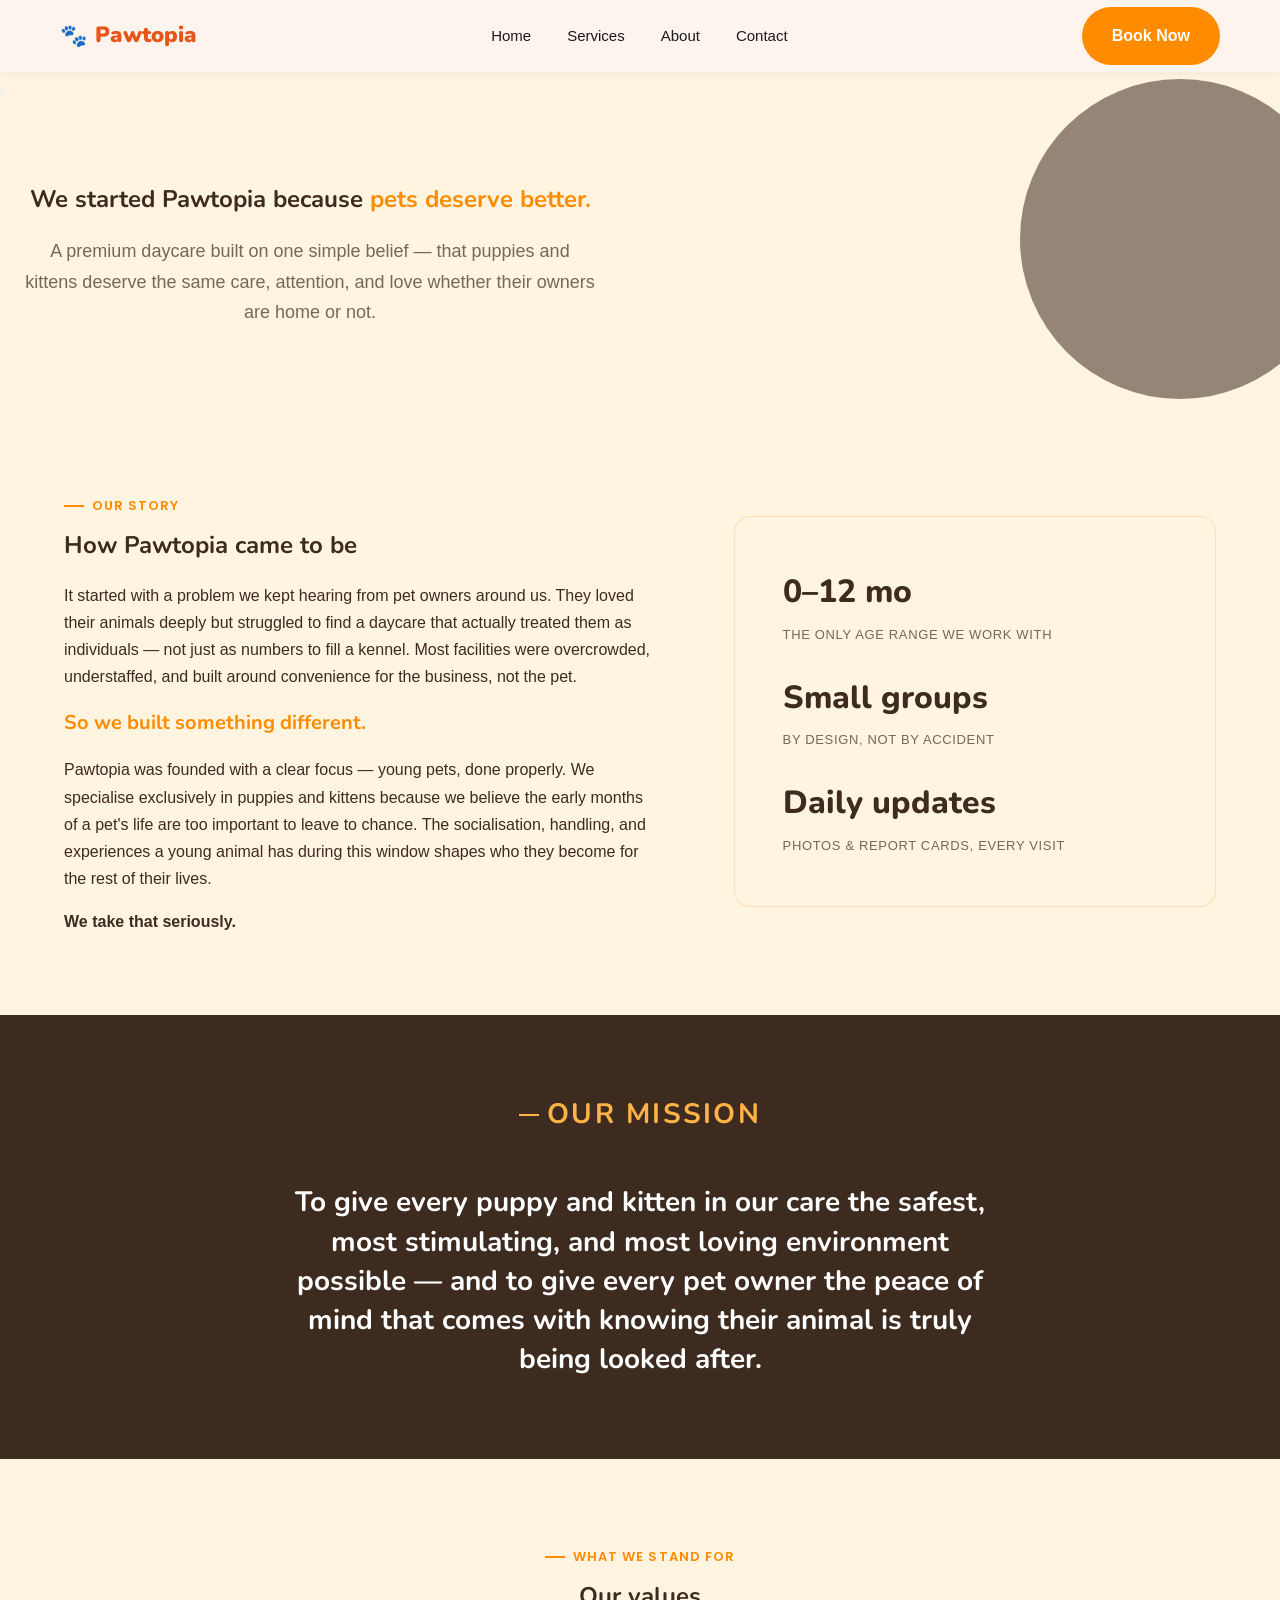
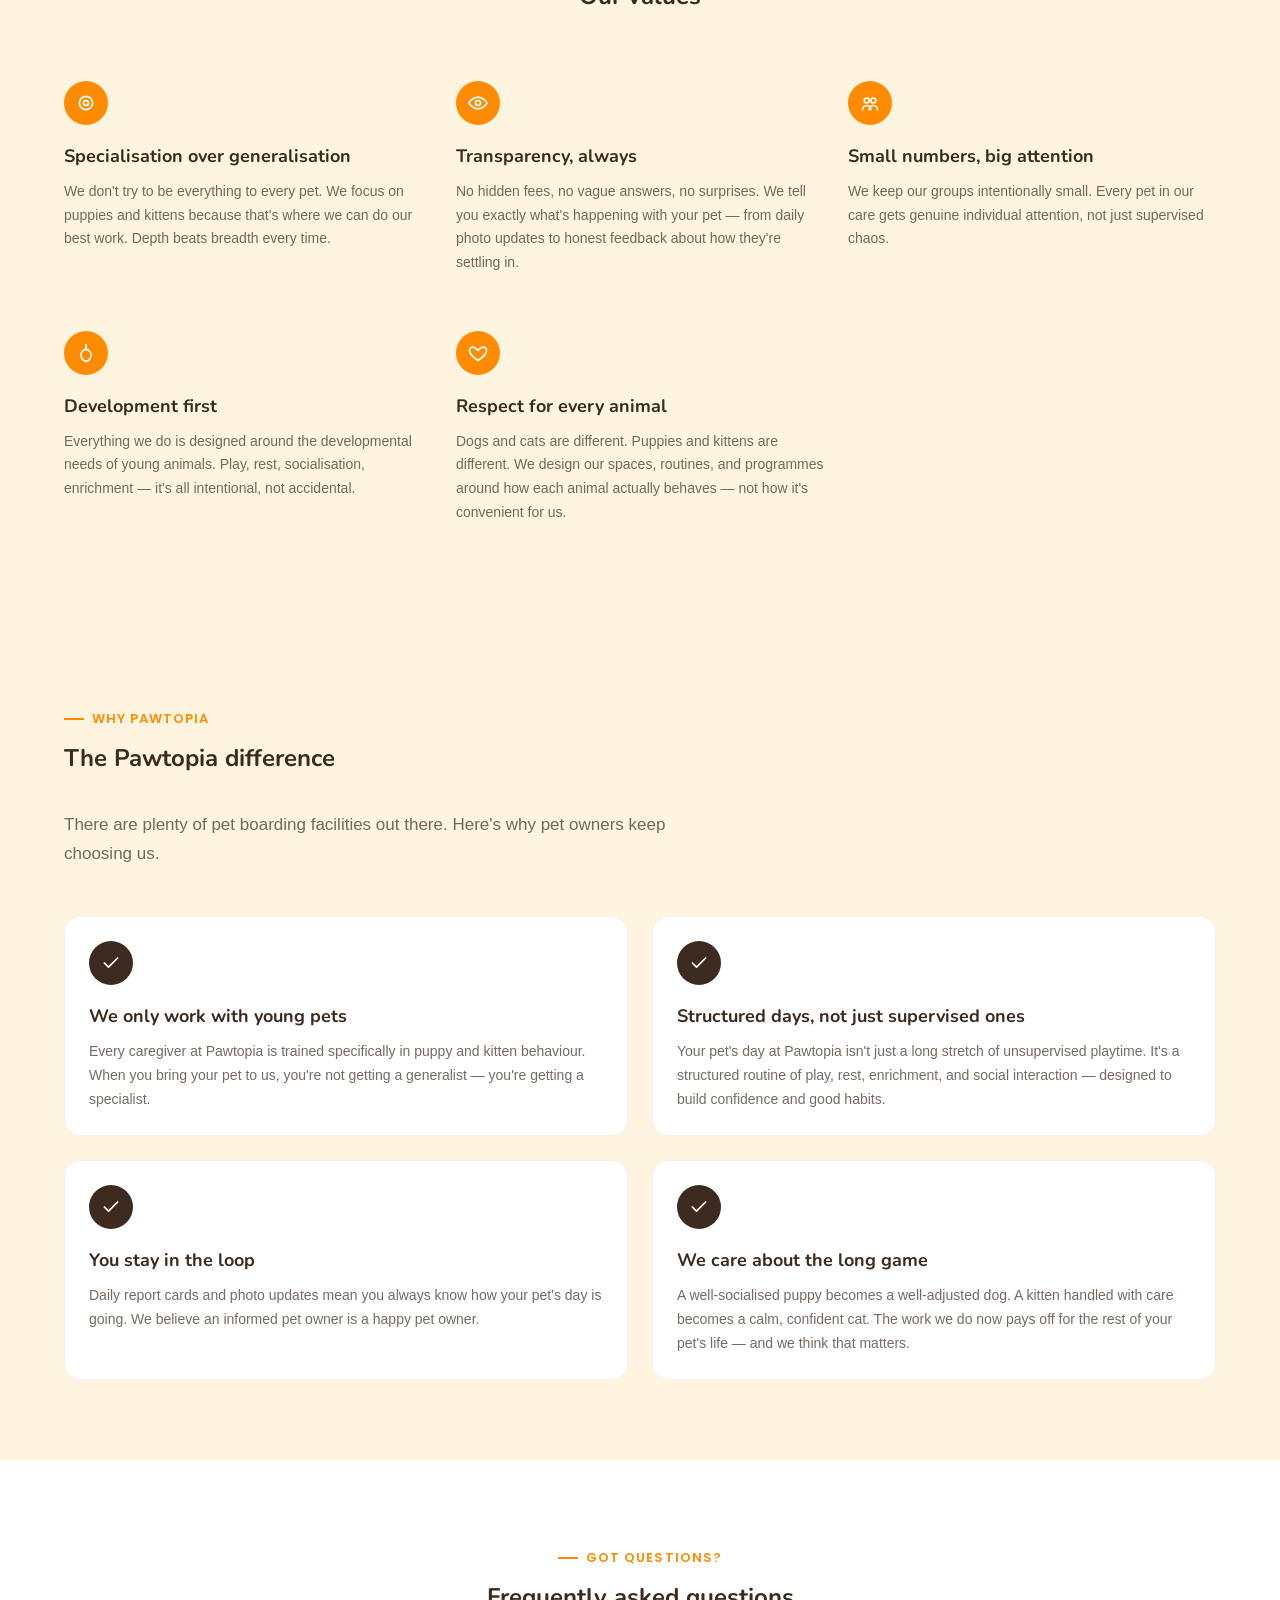
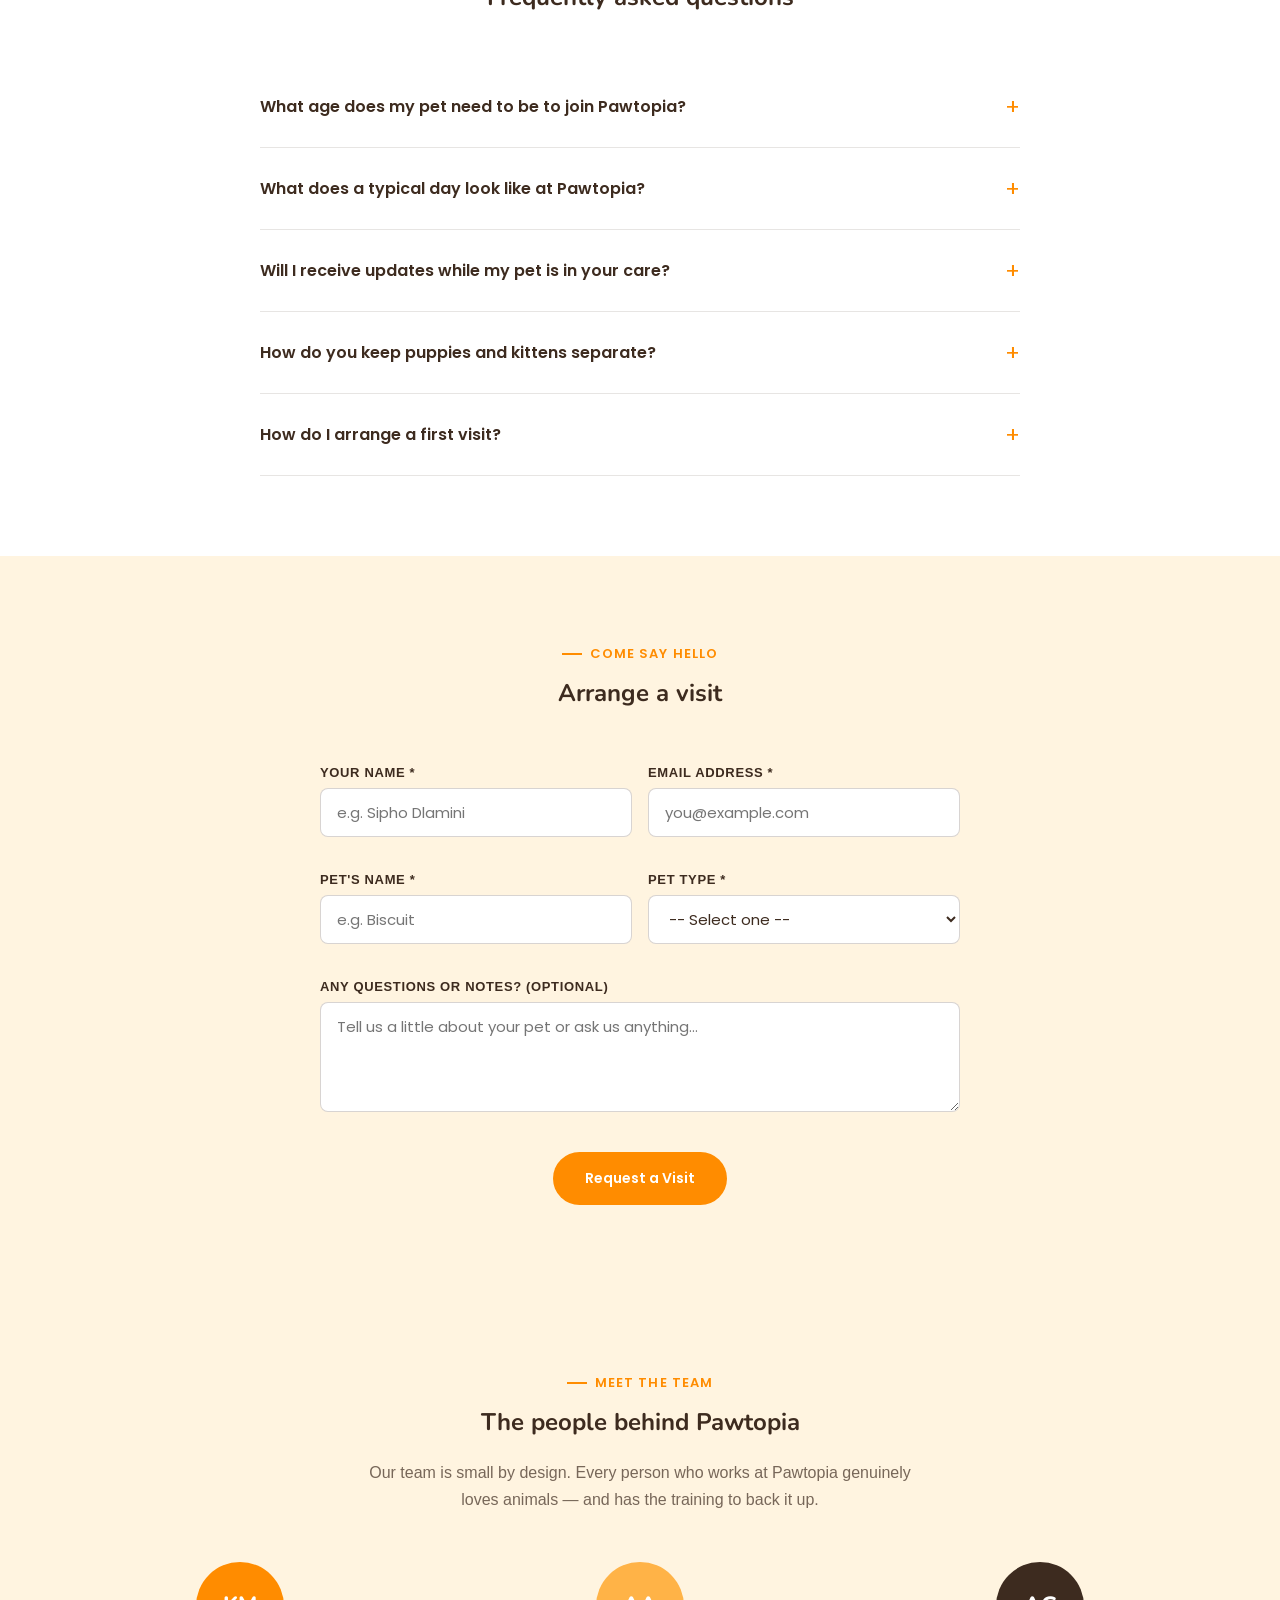
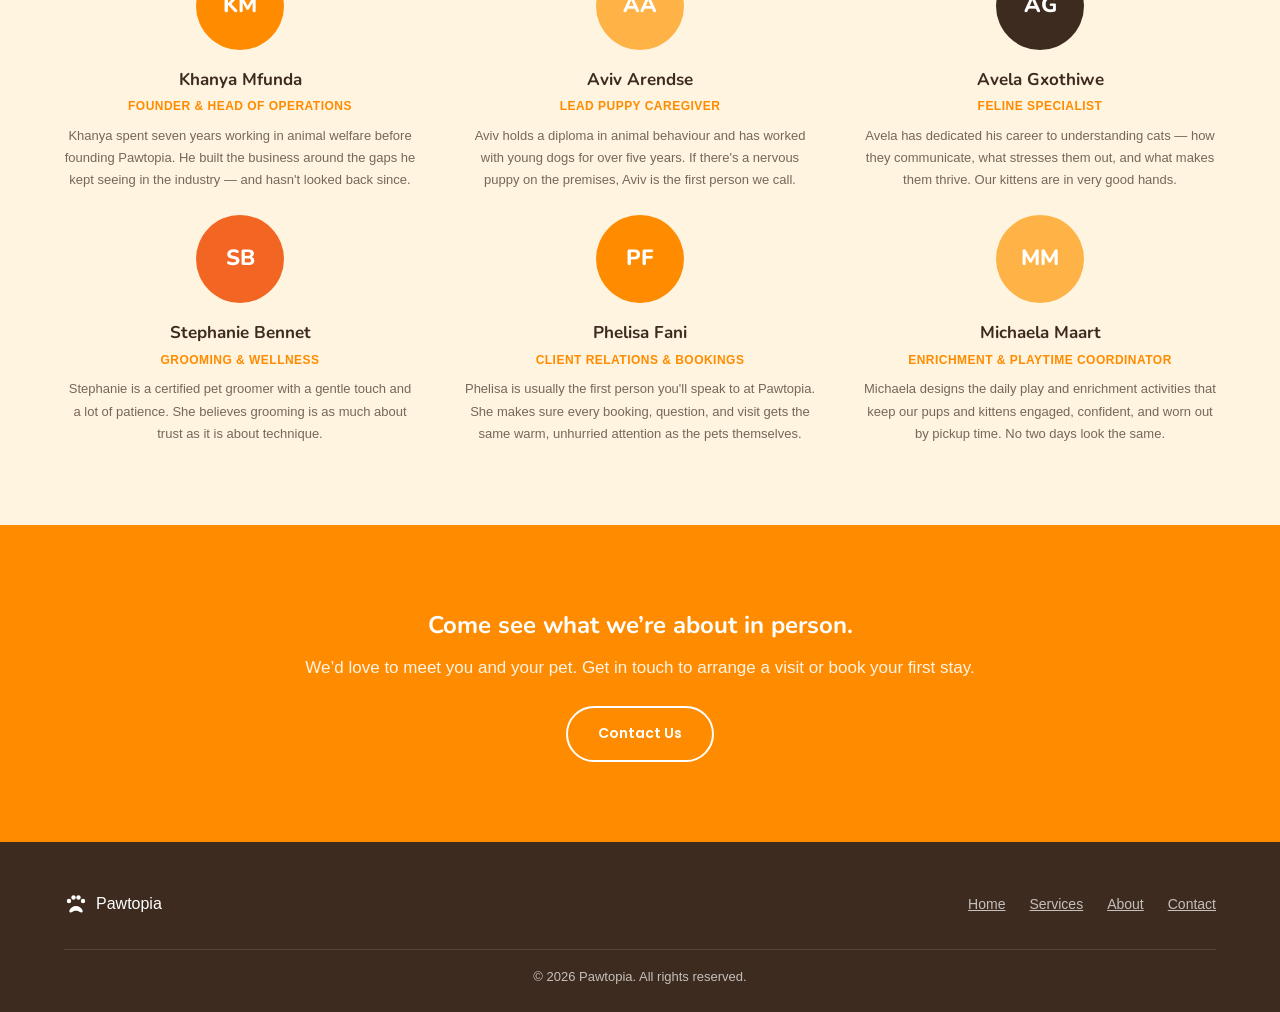
==== commit b34ae99e: "Added about.js, removed unncessary features" ====
--- a/about.html
+++ b/about.html
@@ -16,852 +16,8 @@
   <link rel="preconnect" href="https://fonts.gstatic.com" crossorigin>
   <link href="https://fonts.googleapis.com/css2?family=Nunito:wght@700;800&family=Poppins:wght@400;500;600&display=swap" rel="stylesheet">
 
-  <!-- CSS is inlined below (all styles in one file) -->
-  <style>
-/* =============================================================
-   about.css — Pawtopia About Page Stylesheet
-   External stylesheet linked from about.html
-
-   Concepts covered:
-   - Selectors (element, class, ID, pseudo-class, pseudo-element)
-   - Classes & IDs
-   - Colours
-   - Typography (font-family, size, weight, line-height)
-   - Margins & Padding
-   - Borders
-   - Box Model
-   - Flexbox
-   - CSS Grid
-   - Responsive Design & Media Queries
-   - Hover Effects
-   - Transitions
-   - Consistent Spacing via CSS custom properties
-============================================================= */
-
-/* -------------------------------------------------------------
-   DESIGN TOKENS (CSS custom properties)
-   Single source of truth — change once, updates everywhere.
-------------------------------------------------------------- */
-:root {
-  /* Colours */
-  --color-primary:   #FF8C00;   /* Primary Orange  – buttons, CTAs, highlights */
-  --color-secondary: #FFB347;   /* Secondary Amber – hover states, accents      */
-  --color-cream:     #FFF4E0;   /* Warm Cream      – section backgrounds        */
-  --color-brown:     #3D2B1F;   /* Deep Brown      – headings, body text        */
-  --color-white:     #FFFFFF;
-  --color-alert:     #F26522;   /* Alert / Error   – form errors, warnings      */
-
-  /* Opacity variants */
-  --brown-70: rgba(61, 43, 31, 0.7);
-  --brown-50: rgba(61, 43, 31, 0.5);
-
-  /* Border radius */
-  --radius-btn:  50px;
-  --radius-card: 16px;
-  --radius-img:  12px;
-
-  /* Consistent spacing scale */
-  --space-xs:  4px;
-  --space-sm:  8px;
-  --space-md:  16px;
-  --space-lg:  24px;
-  --space-xl:  48px;
-  --space-2xl: 80px;
-
-  /* Layout */
-  --max-width:  1200px;
-  --nav-height: 70px;
-
-  /* Typography */
-  --font-heading: 'Nunito', sans-serif;
-  --font-body:    'Poppins', sans-serif;
-
-  /* Dark mode colours (applied via body.dark-mode) */
-  --dm-bg:      #1a1a1a;
-  --dm-surface: #2a2a2a;
-  --dm-text:    #f0e6d3;
-  --dm-muted:   rgba(240, 230, 211, 0.65);
-}
-
-/* -------------------------------------------------------------
-   RESET & BASE  (element selectors)
-------------------------------------------------------------- */
-* {
-  margin: 0;
-  padding: 0;
-  box-sizing: border-box;  /* Box Model: border + padding inside width */
-}
-
-html {
-  scroll-behavior: smooth;
-}
-
-body {
-  font-family: var(--font-body);
-  color: var(--color-brown);
-  font-size: 16px;
-  line-height: 1.7;          /* Typography – readable line spacing */
-  background: var(--color-white);
-  -webkit-font-smoothing: antialiased;
-  transition: background 0.3s ease, color 0.3s ease; /* Transition */
-}
-
-/* Heading element selectors */
-h1, h2, h3 {
-  font-family: var(--font-heading);
-  color: var(--color-brown);
-  line-height: 1.15;
-}
-
-h1 { font-size: 48px; font-weight: 800; }
-h2 { font-size: 36px; font-weight: 800; }
-h3 { font-size: 24px; font-weight: 700; }
-
-p   { margin: 0; }
-a   { color: inherit; text-decoration: none; }
-img { display: block; max-width: 100%; border-radius: var(--radius-img); }
-
-/* -------------------------------------------------------------
-   DARK MODE  (applied to body via JS toggle)
-------------------------------------------------------------- */
-body.dark-mode {
-  background: var(--dm-bg);
-  color: var(--dm-text);
-}
-
-body.dark-mode h1,
-body.dark-mode h2,
-body.dark-mode h3 {
-  color: var(--dm-text);
-}
-
-body.dark-mode .navbar {
-  background: var(--dm-surface);
-  border-color: rgba(255, 255, 255, 0.08);
-}
-
-body.dark-mode .nav-links a { color: var(--dm-text); }
-
-body.dark-mode .story-panel,
-body.dark-mode .hero {
-  background: var(--dm-surface);
-}
-
-body.dark-mode .diff-card {
-  background: var(--dm-surface);
-}
-
-body.dark-mode .difference {
-  background: #222;
-}
-
-body.dark-mode .values { background: var(--dm-bg); }
-
-body.dark-mode .faq-section { background: var(--dm-surface); }
-
-body.dark-mode .faq-item {
-  border-color: rgba(255, 255, 255, 0.1);
-}
-
-body.dark-mode .faq-question {
-  color: var(--dm-text);
-  background: var(--dm-surface);
-}
-
-body.dark-mode .faq-answer { color: var(--dm-muted); }
-
-body.dark-mode .visit-form-section { background: var(--dm-bg); }
-
-body.dark-mode .form-group input,
-body.dark-mode .form-group select,
-body.dark-mode .form-group textarea {
-  background: var(--dm-surface);
-  color: var(--dm-text);
-  border-color: rgba(255, 255, 255, 0.2);
-}
-
-body.dark-mode footer { background: #111; }
-
-/* -------------------------------------------------------------
-   LAYOUT UTILITY — .wrap  (class selector)
-------------------------------------------------------------- */
-.wrap {
-  max-width: var(--max-width);
-  margin: 0 auto;                /* centres the content */
-  padding: 0 var(--space-lg);    /* consistent horizontal padding */
-}
-
-/* -------------------------------------------------------------
-   EYEBROW LABEL  (class + pseudo-element selector)
-------------------------------------------------------------- */
-.eyebrow {
-  display: inline-flex;
-  align-items: center;
-  gap: var(--space-sm);
-  font-family: var(--font-body);
-  font-weight: 600;
-  font-size: 13px;
-  letter-spacing: 0.08em;
-  text-transform: uppercase;
-  color: var(--color-primary);
-  margin-bottom: var(--space-sm);
-}
-
-/* ::before pseudo-element — decorative orange dash */
-.eyebrow::before {
-  content: "";
-  width: 20px;
-  height: 2px;
-  background: var(--color-primary);
-  display: inline-block;
-}
-
-/* -------------------------------------------------------------
-   SECTION HEADING WRAPPER  (class selector)
-------------------------------------------------------------- */
-.section-head {
-  max-width: 640px;
-  margin-bottom: var(--space-xl);
-}
-
-/* Modifier class — centres the heading block */
-.section-head.center {
-  margin-left: auto;
-  margin-right: auto;
-  text-align: center;
-}
-
-/* -------------------------------------------------------------
-   BUTTONS  (class selectors + hover effects + transitions)
-------------------------------------------------------------- */
-.btn {
-  display: inline-flex;
-  align-items: center;
-  justify-content: center;
-  font-family: var(--font-body);
-  font-weight: 600;
-  font-size: 14px;
-  padding: 14px 30px;
-  border-radius: var(--radius-btn);  /* pill shape */
-  cursor: pointer;
-  border: 2px solid transparent;     /* Border property */
-  transition: transform 0.15s ease, background 0.2s ease,
-              color 0.2s ease, border-color 0.2s ease; /* Transitions */
-  white-space: nowrap;
-}
-
-.btn:hover { transform: translateY(-2px); } /* Hover effect */
-
-.btn:focus-visible {
-  outline: 3px solid var(--color-secondary);
-  outline-offset: 2px;
-}
-
-/* Primary filled button */
-.btn-primary { background: var(--color-primary); color: var(--color-white); }
-.btn-primary:hover { background: var(--color-secondary); } /* Hover */
-
-/* Outlined button */
-.btn-outline {
-  background: transparent;
-  color: var(--color-primary);
-  border-color: var(--color-primary);
-}
-.btn-outline:hover { background: var(--color-primary); color: var(--color-white); }
-
-/* Light outlined button (for dark backgrounds) */
-.btn-outline-light {
-  background: transparent;
-  color: var(--color-white);
-  border-color: var(--color-white);
-}
-.btn-outline-light:hover { background: var(--color-white); color: var(--color-brown); }
-
-/* Small button variant */
-.btn-sm { padding: 10px 20px; font-size: 13px; }
-
-/* =============================================================
-   NAVIGATION  (class + ID selectors, Flexbox)
-============================================================= */
-
-/* ID selector — #navbar used by JS for sticky/dark-mode */
-#navbar {
-  height: var(--nav-height);
-  background: var(--color-white);
-  border-bottom: 1px solid rgba(61, 43, 31, 0.08); /* Border */
-  position: sticky;
-  top: 0;
-  z-index: 100;
-  transition: background 0.3s ease;
-}
-
-#navbar .wrap {
-  height: 100%;
-  display: flex;               /* Flexbox */
-  align-items: center;
-  justify-content: space-between;
-  gap: var(--space-lg);
-}
-
-/* Logo */
-.nav-logo {
-  display: flex;
-  align-items: center;
-  gap: var(--space-xs);
-  font-family: var(--font-heading);
-  font-weight: 800;
-  font-size: 22px;
-  color: var(--color-primary);
-}
-
-.nav-logo svg { width: 28px; height: 28px; flex-shrink: 0; }
-
-/* Navigation link list — Flexbox horizontal */
-.nav-links {
-  display: flex;
-  align-items: center;
-  gap: var(--space-xl);
-  list-style: none;           /* List styling */
-}
-
-.nav-links a {
-  font-size: 15px;
-  font-weight: 500;
-  color: var(--color-brown);
-  padding: 8px 0;
-  position: relative;
-}
-
-/* Active page link */
-.nav-links a.active { color: var(--color-primary); font-weight: 600; }
-
-/* Underline animation on hover (pseudo-element + transition) */
-.nav-links a::after {
-  content: "";
-  position: absolute;
-  left: 0; bottom: 0;
-  width: 0;
-  height: 2px;
-  background: var(--color-primary);
-  transition: width 0.2s ease;
-}
-
-.nav-links a:hover::after,
-.nav-links a.active::after { width: 100%; }
-
-/* Right side of nav */
-.nav-right { display: flex; align-items: center; gap: var(--space-lg); }
-
-/* Dark mode toggle button — ID selector */
-#darkModeToggle {
-  background: none;
-  border: 2px solid var(--color-brown); /* Border */
-  border-radius: var(--radius-btn);
-  padding: 6px 14px;
-  font-size: 13px;
-  font-family: var(--font-body);
-  font-weight: 600;
-  color: var(--color-brown);
-  cursor: pointer;
-  transition: background 0.2s ease, color 0.2s ease, border-color 0.2s ease;
-}
-
-#darkModeToggle:hover {
-  background: var(--color-brown);
-  color: var(--color-white);
-}
-
-body.dark-mode #darkModeToggle {
-  border-color: var(--dm-text);
-  color: var(--dm-text);
-}
-
-body.dark-mode #darkModeToggle:hover {
-  background: var(--dm-text);
-  color: var(--dm-bg);
-}
-
-/* Mobile hamburger */
-.nav-toggle {
-  display: none;
-  background: none;
-  border: none;
-  cursor: pointer;
-  padding: 8px;
-}
-
-.nav-toggle span {
-  display: block;
-  width: 24px;
-  height: 2px;
-  background: var(--color-brown);
-  margin: 5px 0;
-  transition: 0.2s ease;
-}
-
-/* =============================================================
-   HERO SECTION
-============================================================= */
-.hero {
-  background: var(--color-cream);
-  padding: var(--space-2xl) 0;
-  text-align: center;
-}
-
-.hero .wrap { max-width: 780px; }
-
-.hero h1 { margin-bottom: var(--space-md); }
-
-/* Class used inside h1 for orange accent text */
-.accent { color: var(--color-primary); }
-
-.hero p { font-size: 18px; color: var(--brown-70); }
-
-
-
-/* =============================================================
-   OUR STORY SECTION  (CSS Grid + Flexbox)
-============================================================= */
-.story { padding: var(--space-2xl) 0; }
-
-/* CSS Grid — two-column layout */
-.story .grid {
-  display: grid;
-  grid-template-columns: 1.1fr 0.9fr;
-  gap: var(--space-2xl);
-  align-items: center;
-}
-
-.story p + p { margin-top: var(--space-md); }
-
-.story .pull {
-  font-family: var(--font-heading);
-  font-weight: 700;
-  font-size: 20px;
-  color: var(--color-primary);
-  margin: var(--space-md) 0;
-}
-
-.story .closer { font-weight: 600; }
-
-/* Stat panel */
-.story-panel {
-  background: var(--color-cream);
-  border-radius: var(--radius-card);
-  border: 1px solid rgba(255, 140, 0, 0.2); /* Border */
-  padding: var(--space-xl);
-  position: relative;
-  overflow: hidden;
-}
-
-.story-panel .ring {
-  position: absolute;
-  width: 220px; height: 220px;
-  border-radius: 50%;
-  background: var(--color-secondary);
-  opacity: 0.35;
-  top: -60px; right: -60px;
-}
-
-.story-panel .stat { position: relative; margin-bottom: var(--space-lg); }
-.story-panel .stat:last-child { margin-bottom: 0; }
-
-.story-panel .stat strong {
-  display: block;
-  font-family: var(--font-heading);
-  font-size: 32px;
-  font-weight: 800;
-  color: var(--color-brown);
-}
-
-.story-panel .stat span {
-  font-size: 13px;
-  color: var(--brown-70);
-  text-transform: uppercase;
-  letter-spacing: 0.05em;
-}
-
-/* =============================================================
-   MISSION BAND
-============================================================= */
-.mission {
-  background: var(--color-brown);
-  padding: var(--space-2xl) 0;
-  text-align: center;
-}
-
-.mission .wrap { max-width: 760px; }
-
-.mission .eyebrow {
-  color: var(--color-secondary);
-  justify-content: center;
-}
-
-.mission .eyebrow::before { background: var(--color-secondary); }
-
-.mission p {
-  font-family: var(--font-heading);
-  font-size: 28px;
-  font-weight: 700;
-  color: var(--color-white);
-  line-height: 1.4;
-}
-
-/* =============================================================
-   VALUES SECTION  (CSS Grid)
-============================================================= */
-.values { padding: var(--space-2xl) 0; }
-
-/* CSS Grid — 3-column layout */
-.values-grid {
-  display: grid;
-  grid-template-columns: repeat(3, 1fr);
-  gap: var(--space-lg);
-}
-
-.value-card { padding: var(--space-md) 0; }
-
-/* Circular icon badge */
-.value-icon {
-  width: 44px; height: 44px;
-  border-radius: 50%;
-  background: var(--color-primary);
-  display: flex;
-  align-items: center;
-  justify-content: center;
-  margin-bottom: var(--space-md);
-}
-
-.value-icon svg { width: 20px; height: 20px; stroke: var(--color-white); }
-
-.value-card h3 { font-size: 18px; margin-bottom: var(--space-sm); }
-.value-card p  { font-size: 14px; color: var(--brown-70); }
-
-/* =============================================================
-   DIFFERENCE SECTION  (CSS Grid + cards)
-============================================================= */
-.difference { background: var(--color-cream); padding: var(--space-2xl) 0; }
-
-.difference .intro {
-  font-size: 17px;
-  color: var(--brown-70);
-  margin-top: calc(var(--space-md) * -1);
-  margin-bottom: var(--space-xl);
-  max-width: 640px;
-}
-
-/* CSS Grid — 2 columns */
-.difference-grid {
-  display: grid;
-  grid-template-columns: repeat(2, 1fr);
-  gap: var(--space-lg);
-}
-
-.diff-card {
-  background: var(--color-white);
-  border-radius: var(--radius-card);
-  border: 1px solid rgba(61, 43, 31, 0.06); /* Border */
-  padding: var(--space-lg);
-  transition: box-shadow 0.2s ease, transform 0.2s ease;
-}
-
-/* Hover effect on cards */
-.diff-card:hover {
-  box-shadow: 0 8px 24px rgba(61, 43, 31, 0.1);
-  transform: translateY(-3px);
-}
-
-.diff-card .value-icon { background: var(--color-brown); }
-.diff-card h3 { font-size: 18px; margin-bottom: var(--space-sm); }
-.diff-card p  { font-size: 14px; color: var(--brown-70); }
-
-/* =============================================================
-   FAQ ACCORDION  (JS feature 1)
-============================================================= */
-.faq-section {
-  background: var(--color-white);
-  padding: var(--space-2xl) 0;
-}
-
-/* ID selector for the FAQ list */
-#faq-list { list-style: none; max-width: 760px; margin: 0 auto; }
-
-.faq-item {
-  border-bottom: 1px solid rgba(61, 43, 31, 0.12); /* Border */
-}
-
-.faq-question {
-  width: 100%;
-  background: none;
-  border: none;
-  text-align: left;
-  font-family: var(--font-body);
-  font-size: 16px;
-  font-weight: 600;
-  color: var(--color-brown);
-  padding: var(--space-lg) 0;
-  cursor: pointer;
-  display: flex;
-  justify-content: space-between;
-  align-items: center;
-  gap: var(--space-md);
-  transition: color 0.2s ease;
-}
-
-.faq-question:hover { color: var(--color-primary); }
-
-/* Plus/minus indicator */
-.faq-icon {
-  font-size: 22px;
-  font-weight: 400;
-  color: var(--color-primary);
-  flex-shrink: 0;
-  transition: transform 0.25s ease;
-}
-
-.faq-item.open .faq-icon { transform: rotate(45deg); }
-
-.faq-answer {
-  font-size: 15px;
-  color: var(--brown-70);
-  max-height: 0;
-  overflow: hidden;
-  transition: max-height 0.35s ease, padding 0.25s ease;
-  padding-bottom: 0;
-}
-
-.faq-item.open .faq-answer {
-  max-height: 300px;
-  padding-bottom: var(--space-lg);
-}
-
-/* =============================================================
-   VISIT REQUEST FORM  (covers Forms, Labels, Inputs)
-============================================================= */
-.visit-form-section { background: var(--color-cream); padding: var(--space-2xl) 0; }
-
-/* ID selector for the form */
-#visit-form { max-width: 640px; margin: 0 auto; }
-
-.form-row {
-  display: grid;
-  grid-template-columns: 1fr 1fr;
-  gap: var(--space-md);
-}
-
-.form-group { display: flex; flex-direction: column; margin-bottom: var(--space-md); }
-
-/* Label styling */
-.form-group label {
-  font-size: 13px;
-  font-weight: 600;
-  color: var(--color-brown);
-  margin-bottom: var(--space-xs);
-  text-transform: uppercase;
-  letter-spacing: 0.05em;
-}
-
-/* Input & select & textarea — Box Model: padding + border */
-.form-group input,
-.form-group select,
-.form-group textarea {
-  font-family: var(--font-body);
-  font-size: 15px;
-  color: var(--color-brown);
-  background: var(--color-white);
-  border: 1.5px solid rgba(61, 43, 31, 0.2); /* Border */
-  border-radius: 8px;
-  padding: 12px var(--space-md);             /* Padding */
-  outline: none;
-  transition: border-color 0.2s ease, box-shadow 0.2s ease;
-}
-
-/* Hover effect on inputs */
-.form-group input:hover,
-.form-group select:hover,
-.form-group textarea:hover {
-  border-color: var(--color-secondary);
-}
-
-/* Focus state */
-.form-group input:focus,
-.form-group select:focus,
-.form-group textarea:focus {
-  border-color: var(--color-primary);
-  box-shadow: 0 0 0 3px rgba(255, 140, 0, 0.15);
-}
-
-/* Invalid field highlight */
-.form-group input.invalid,
-.form-group select.invalid,
-.form-group textarea.invalid {
-  border-color: var(--color-alert);
-}
-
-.form-group textarea { resize: vertical; min-height: 110px; }
-
-/* Inline error message */
-.field-error {
-  font-size: 12px;
-  color: var(--color-alert);
-  margin-top: var(--space-xs);
-  display: none;
-}
-
-.field-error.visible { display: block; }
-
-/* Form success banner — ID selector */
-#form-success {
-  display: none;
-  background: #e6f9ed;
-  border: 1.5px solid #27ae60;
-  border-radius: var(--radius-card);
-  padding: var(--space-lg);
-  text-align: center;
-  color: #1a7a3e;
-  font-weight: 600;
-  margin-top: var(--space-md);
-}
-
-/* =============================================================
-   TEAM SECTION  (CSS Grid)
-============================================================= */
-.team { padding: var(--space-2xl) 0; }
-
-/* CSS Grid — 3 columns × 2 rows for 6 members */
-.team-grid {
-  display: grid;
-  grid-template-columns: repeat(3, 1fr);
-  gap: var(--space-lg) var(--space-xl);
-}
-
-.team-card { text-align: center; }
-
-/* Avatar circle */
-.avatar {
-  width: 88px; height: 88px;
-  border-radius: 50%;
-  margin: 0 auto var(--space-md);
-  display: flex;
-  align-items: center;
-  justify-content: center;
-  font-family: var(--font-heading);
-  font-weight: 800;
-  font-size: 22px;
-  color: var(--color-white);
-  border: 3px solid rgba(255, 255, 255, 0.5); /* Border */
-}
-
-.team-card h3   { font-size: 17px; margin-bottom: 2px; }
-
-.team-card .role {
-  display: block;
-  font-size: 12px;
-  font-weight: 600;
-  color: var(--color-primary);
-  text-transform: uppercase;
-  letter-spacing: 0.04em;
-  margin-bottom: var(--space-sm);
-}
-
-.team-card .bio { font-size: 13px; color: var(--brown-70); }
-
-/* =============================================================
-   CTA BAND
-============================================================= */
-.cta-band {
-  background: var(--color-primary);
-  padding: var(--space-2xl) 0;
-  text-align: center;
-}
-
-.cta-band h2 { color: var(--color-white); margin-bottom: var(--space-sm); }
-.cta-band p  { color: rgba(255, 255, 255, 0.9); font-size: 17px; margin-bottom: var(--space-lg); }
-
-/* =============================================================
-   FOOTER  (Flexbox)
-============================================================= */
-footer {
-  background: var(--color-brown);
-  color: rgba(255, 255, 255, 0.7);
-  padding: var(--space-xl) 0 var(--space-lg);
-}
-
-footer .wrap {
-  display: flex;               /* Flexbox */
-  justify-content: space-between;
-  align-items: center;
-  flex-wrap: wrap;
-  gap: var(--space-md);
-}
-
-footer .nav-logo { color: var(--color-white); }
-
-/* Footer nav list */
-footer .foot-links { display: flex; gap: var(--space-lg); list-style: none; }
-footer .foot-links a { font-size: 14px; color: rgba(255, 255, 255, 0.7); }
-footer .foot-links a:hover { color: var(--color-white); } /* Hover */
-
-footer .copyright {
-  font-size: 13px;
-  width: 100%;
-  margin-top: var(--space-md);
-  border-top: 1px solid rgba(255, 255, 255, 0.12); /* Border */
-  padding-top: var(--space-md);
-  text-align: center;
-}
-
-/* =============================================================
-   RESPONSIVE DESIGN — Media Queries
-============================================================= */
-
-/* Tablet breakpoint */
-@media (max-width: 900px) {
-  h1 { font-size: 36px; }
-  h2 { font-size: 28px; }
-
-  .story .grid      { grid-template-columns: 1fr; }
-  .story-panel      { order: -1; }
-  .values-grid      { grid-template-columns: repeat(2, 1fr); }
-  .difference-grid  { grid-template-columns: 1fr; }
-  .team-grid        { grid-template-columns: repeat(2, 1fr); }
-  .form-row         { grid-template-columns: 1fr; }
-}
-
-/* Mobile breakpoint */
-@media (max-width: 640px) {
-  /* Hide desktop nav, show hamburger */
-  .nav-links,
-  .nav-right .btn { display: none; }
-  .nav-toggle     { display: block; }
-
-  /* Open state toggled by JS */
-  #navbar.open .nav-links {
-    display: flex;
-    flex-direction: column;
-    position: absolute;
-    top: var(--nav-height);
-    left: 0; right: 0;
-    background: var(--color-white);
-    padding: var(--space-md) var(--space-lg);
-    gap: var(--space-md);
-    border-bottom: 1px solid rgba(61, 43, 31, 0.08);
-  }
-
-  .values-grid  { grid-template-columns: 1fr; }
-  .team-grid    { grid-template-columns: 1fr; }
-  .hero         { padding: var(--space-xl) 0; }
-  .mission p    { font-size: 22px; }
-  footer .wrap  { flex-direction: column; align-items: flex-start; }
-}
-
-/* Respect user's reduced-motion preference */
-@media (prefers-reduced-motion: reduce) {
-  html { scroll-behavior: auto; }
-  *    { transition: none !important; }
-}
-
-  </style>
+  <link rel="stylesheet" href="css/style.css">
+  <link rel="stylesheet" href="css/about.css">
 </head>
 
 <body>
@@ -871,41 +27,22 @@
        Semantic element: <header> and <nav>
        Contains: links, list, button, image (SVG logo)
   ========================================================== -->
-  <header id="navbar">
-    <div class="wrap">
-
-      <!-- Logo — link + inline SVG image -->
-      <a href="index.html" class="nav-logo" aria-label="Pawtopia home">
-        <!-- Image: SVG paw icon used as the brand logo -->
-        <svg viewBox="0 0 24 24" fill="currentColor" role="img" aria-hidden="true">
-          <path d="M12 14c-2.8 0-5.5 1.8-6.6 4.4-.4 1 .3 2.1 1.4 2.1.5 0
-                   1-.2 1.4-.5 1-.8 2.3-1.3 3.8-1.3s2.8.5 3.8 1.3c.4.3.9.5
-                   1.4.5 1.1 0 1.8-1.1 1.4-2.1C17.5 15.8 14.8 14 12 14z"/>
-          <circle cx="5"    cy="9"   r="2.2"/>
-          <circle cx="9.5"  cy="5.5" r="2.2"/>
-          <circle cx="14.5" cy="5.5" r="2.2"/>
-          <circle cx="19"   cy="9"   r="2.2"/>
-        </svg>
-        Pawtopia
-      </a>
-
-      <!-- Navigation links — semantic <nav> + unordered list -->
-      <nav aria-label="Main navigation">
-        <ul class="nav-links">
-          <li><a href="index.html">Home</a></li>
-          <li><a href="services.html">Services</a></li>
-          <li><a href="about.html" class="active" aria-current="page">About</a></li>
-          <li><a href="contact.html">Contact</a></li>
-        </ul>
-      </nav>
-
-      <!-- Right side: Book Now button + dark mode toggle + mobile hamburger -->
-      <div class="nav-right">
-        <!-- Button: Book Now CTA -->
-        <a href="index.html#book" class="btn btn-primary">Book Now</a>
-
-        <!-- Button: Dark Mode Toggle (JS additional feature 1) -->
-        <button id="darkModeToggle" aria-label="Toggle dark mode">&#9790; Dark Mode</button>
+  <nav class="navbar">
+  <a href="index.html" class="nav-logo">
+    <span class="paw-icon">🐾</span>
+    <span class="logo-text">Pawtopia</span>
+  </a>
+  <ul class="nav-links">
+    <li><a href="index.html">Home</a></li>
+    <li><a href="services.html">Services</a></li>
+    <li><a href="about.html" class="active">About</a></li>
+    <li><a href="contact.html">Contact</a></li>
+  </ul>
+  <a href="contact.html" class="nav-cta">Book Now</a>
+  </nav>
+ <!-- Right side: mobile hamburger -->
+  <div class="nav-right">
+        
 
         <!-- Button: Mobile hamburger (JS — mobile nav) -->
         <button class="nav-toggle" id="navToggle"
@@ -992,7 +129,6 @@
 
         <!-- Right column: quick-stat panel -->
         <div class="story-panel">
-          <div class="ring"></div>
 
           <div class="stat">
             <strong>0&ndash;12 mo</strong>
@@ -1488,440 +624,7 @@
     </div>
   </footer>
 
-
-  <!-- JavaScript is inlined below (all code in one file) -->
-  <script>
-/* =============================================================
-   about.js — Pawtopia About Page JavaScript
-   Linked from about.html as an external script.
-
-   Concepts covered:
-   - Variables and Data Types (const, let, strings, booleans, numbers)
-   - Functions (named functions, arrow functions)
-   - Conditional Statements (if/else, ternary)
-   - Arrays
-   - Objects
-   - DOM Manipulation (querySelector, classList, innerHTML, style)
-   - Event Handling (addEventListener, click, submit, DOMContentLoaded)
-   - Form Validation (required fields, email format, user feedback)
-   - User Feedback Messages (success + error states)
-
-   Additional features:
-   - Dark Mode Toggle
-   - FAQ Accordion
-============================================================= */
-
-
-/* =============================================================
-   1. VARIABLES AND DATA TYPES
-   String, Boolean, Number, Array, Object all demonstrated below.
-============================================================= */
-
-// String — site name used in dynamic messages
-const SITE_NAME = "Pawtopia";
-
-// Boolean — tracks whether dark mode is currently on
-let isDarkMode = false;
-
-// Number — used in form validation (min name length)
-const MIN_NAME_LENGTH = 2;
-
-// Array — list of pet types for form validation reference
-const VALID_PET_TYPES = ["puppy", "kitten", "both"];
-
-// Array of Objects — FAQ data: each item is an object with
-// a 'question' string and an 'answer' string
-const FAQ_DATA = [
-  {
-    question: "What age does my pet need to be to join Pawtopia?",
-    answer:
-      "We work exclusively with puppies and kittens — typically between 8 weeks and 12 months old. This is the developmental window where specialised care makes the biggest difference."
-  },
-  {
-    question: "What does a typical day look like at Pawtopia?",
-    answer:
-      "Every day is structured around play, rest, enrichment, and social interaction. We balance active sessions with rest periods to keep energy levels healthy and avoid overstimulation."
-  },
-  {
-    question: "Will I receive updates while my pet is in your care?",
-    answer:
-      "Yes — every pet gets a daily report card plus photo updates so you always know how their day is going. We believe an informed owner is a happy owner."
-  },
-  {
-    question: "How do you keep puppies and kittens separate?",
-    answer:
-      "Our facility has dedicated spaces for puppies and kittens. Dogs and cats are kept in separate areas with their own caregivers, routines, and enrichment programmes."
-  },
-  {
-    question: "How do I arrange a first visit?",
-    answer:
-      "Fill in the 'Arrange a Visit' form on this page and we'll be in touch within one business day to confirm a time that works for you and your pet."
-  }
-];
-
-// Object — stores the visit form field configuration used during validation
-const FORM_CONFIG = {
-  requiredFields: ["visitor-name", "visitor-email", "pet-name", "pet-type"],
-  emailFieldId:   "visitor-email"
-};
-
-
-/* =============================================================
-   2. HELPER FUNCTIONS
-   Named functions — reusable utilities
-============================================================= */
-
-/**
- * Checks whether a string looks like a valid email address.
- * Uses a regular expression (conditional inside the function).
- * @param {string} email
- * @returns {boolean}
- */
-function isValidEmail(email) {
-  // Conditional statement — regex test
-  const emailRegex = /^[^\s@]+@[^\s@]+\.[^\s@]+$/;
-  return emailRegex.test(email);
-}
-
-/**
- * Marks a form field as invalid and shows its error message.
- * DOM Manipulation — adds a class and makes the error visible.
- * @param {string} fieldId
- * @param {string} message
- */
-function showFieldError(fieldId, message) {
-  const field = document.getElementById(fieldId);
-  const errorEl = document.getElementById(fieldId + "-error");
-
-  if (field)   field.classList.add("invalid");
-  if (errorEl) {
-    errorEl.textContent = message;
-    errorEl.classList.add("visible"); // DOM Manipulation — class toggle
-  }
-}
-
-/**
- * Clears the invalid state from a form field.
- * @param {string} fieldId
- */
-function clearFieldError(fieldId) {
-  const field   = document.getElementById(fieldId);
-  const errorEl = document.getElementById(fieldId + "-error");
-
-  if (field)   field.classList.remove("invalid");
-  if (errorEl) errorEl.classList.remove("visible");
-}
-
-/**
- * Clears all field errors before re-validating the form.
- * Uses the FORM_CONFIG object and iterates with forEach (Array method).
- */
-function clearAllErrors() {
-  // Array method — forEach loops over the requiredFields array
-  FORM_CONFIG.requiredFields.forEach(function (id) {
-    clearFieldError(id);
-  });
-}
-
-
-/* =============================================================
-   3. DARK MODE TOGGLE
-   Additional feature 1
-   Concepts: DOM Manipulation, Event Handling, Conditional,
-             Variables, Functions
-============================================================= */
-
-/**
- * Toggles dark mode on the page.
- * Flips the isDarkMode boolean and updates the UI accordingly.
- */
-function toggleDarkMode() {
-  // Conditional statement
-  isDarkMode = !isDarkMode;
-
-  // DOM Manipulation — add/remove class on body
-  document.body.classList.toggle("dark-mode", isDarkMode);
-
-  // DOM Manipulation — update button label
-  const toggleBtn = document.getElementById("darkModeToggle");
-  if (toggleBtn) {
-    // Ternary operator (conditional)
-    toggleBtn.textContent = isDarkMode ? "☀ Light Mode" : "☾ Dark Mode";
-  }
-
-  // User feedback — page title updates to confirm mode
-  document.title = isDarkMode
-    ? `[Dark] About Us — ${SITE_NAME}`
-    : `About Us — ${SITE_NAME}`;
-}
-
-/**
- * Sets up the dark mode toggle button.
- * Event Handling — listens for a click event.
- */
-function initDarkMode() {
-  const toggleBtn = document.getElementById("darkModeToggle");
-
-  if (toggleBtn) {
-    // Event Handling — addEventListener for click
-    toggleBtn.addEventListener("click", toggleDarkMode);
-  }
-}
-
-
-/* =============================================================
-   4. FAQ ACCORDION
-   Additional feature 2
-   Concepts: Arrays, Objects, DOM Manipulation, Event Handling,
-             Functions, Conditional Statements, forEach
-============================================================= */
-
-/**
- * Builds the FAQ list dynamically from the FAQ_DATA array of objects.
- * DOM Manipulation — creates elements and injects them into the page.
- */
-function buildFAQ() {
-  // DOM Manipulation — get the container element by ID
-  const faqList = document.getElementById("faq-list");
-  if (!faqList) return;
-
-  // Array method — forEach iterates over FAQ_DATA (array of objects)
-  FAQ_DATA.forEach(function (item, index) {
-    // Create list item element
-    const li = document.createElement("li");
-    li.className = "faq-item";
-    li.setAttribute("data-index", index); // data attribute for identification
-
-    // Build inner HTML using object properties (item.question, item.answer)
-    li.innerHTML = `
-      <button class="faq-question" aria-expanded="false">
-        ${item.question}
-        <span class="faq-icon" aria-hidden="true">+</span>
-      </button>
-      <div class="faq-answer" role="region">
-        <p>${item.answer}</p>
-      </div>
-    `;
-
-    faqList.appendChild(li); // DOM Manipulation — append to list
-  });
-}
-
-/**
- * Opens or closes a single FAQ item.
- * Conditional Statements — checks current open state.
- * @param {HTMLElement} item — the .faq-item element
- */
-function toggleFAQItem(item) {
-  const isOpen = item.classList.contains("open"); // Boolean result
-
-  // Close all other items first (accordion behaviour)
-  const allItems = document.querySelectorAll(".faq-item");
-  allItems.forEach(function (el) {
-    el.classList.remove("open");
-    el.querySelector(".faq-question").setAttribute("aria-expanded", "false");
-  });
-
-  // Conditional — only open if it was previously closed
-  if (!isOpen) {
-    item.classList.add("open");
-    item.querySelector(".faq-question").setAttribute("aria-expanded", "true");
-  }
-}
-
-/**
- * Attaches click event listeners to all FAQ question buttons.
- * Event Handling — uses event delegation on each button.
- */
-function initFAQ() {
-  buildFAQ(); // Render FAQ items first
-
-  // Event Handling — attach click listeners after items are built
-  const faqList = document.getElementById("faq-list");
-  if (!faqList) return;
-
-  faqList.addEventListener("click", function (event) {
-    // Find the closest .faq-item parent of the clicked element
-    const item = event.target.closest(".faq-item");
-    if (item) {
-      toggleFAQItem(item); // Function call — conditional inside
-    }
-  });
-}
-
-
-/* =============================================================
-   5. VISIT REQUEST FORM VALIDATION
-   Concepts: Form Validation, Event Handling, DOM Manipulation,
-             Conditional Statements, Functions, User Feedback
-============================================================= */
-
-/**
- * Validates all fields in the visit request form.
- * Returns true if valid, false if any field has an error.
- * @returns {boolean}
- */
-function validateVisitForm() {
-  // Variable — tracks whether the whole form is valid
-  let isValid = true;
-
-  clearAllErrors(); // Clear previous errors before re-checking
-
-  // --- Required field check ---
-  // Array method — forEach over requiredFields array (from FORM_CONFIG object)
-  FORM_CONFIG.requiredFields.forEach(function (fieldId) {
-    const field = document.getElementById(fieldId);
-    if (!field) return;
-
-    const value = field.value.trim(); // String method
-
-    // Conditional statement — check empty
-    if (value === "") {
-      showFieldError(fieldId, "This field is required.");
-      isValid = false; // Update boolean variable
-    }
-  });
-
-  // --- Name minimum length check ---
-  const nameField = document.getElementById("visitor-name");
-  if (nameField && nameField.value.trim().length > 0) {
-    // Conditional — check minimum length (uses Number variable MIN_NAME_LENGTH)
-    if (nameField.value.trim().length < MIN_NAME_LENGTH) {
-      showFieldError("visitor-name", `Name must be at least ${MIN_NAME_LENGTH} characters.`);
-      isValid = false;
-    }
-  }
-
-  // --- Email format check ---
-  const emailField = document.getElementById(FORM_CONFIG.emailFieldId);
-  if (emailField && emailField.value.trim().length > 0) {
-    // Conditional — uses helper function isValidEmail()
-    if (!isValidEmail(emailField.value.trim())) {
-      showFieldError(FORM_CONFIG.emailFieldId, "Please enter a valid email address.");
-      isValid = false;
-    }
-  }
-
-  // --- Pet type check ---
-  const petTypeField = document.getElementById("pet-type");
-  if (petTypeField && petTypeField.value !== "") {
-    // Conditional — check value is in the VALID_PET_TYPES array
-    // Array method — includes() checks membership
-    if (!VALID_PET_TYPES.includes(petTypeField.value)) {
-      showFieldError("pet-type", "Please select a valid pet type.");
-      isValid = false;
-    }
-  }
-
-  return isValid; // Return boolean
-}
-
-/**
- * Handles the visit request form submission.
- * Event Handling — called on the form's "submit" event.
- * @param {Event} event
- */
-function handleVisitFormSubmit(event) {
-  // Prevent the default browser form submission (page reload)
-  event.preventDefault();
-
-  // Run validation — Conditional based on return value
-  if (!validateVisitForm()) {
-    return; // Stop here if form is invalid
-  }
-
-  // --- All valid — show success message (User Feedback) ---
-  const successEl = document.getElementById("form-success");
-  const submitBtn = document.getElementById("form-submit");
-  const form      = document.getElementById("visit-form");
-
-  // DOM Manipulation — show success banner
-  if (successEl) {
-    // String — dynamic message using SITE_NAME variable
-    successEl.textContent =
-      `Thanks! We'll be in touch within one business day to arrange your ${SITE_NAME} visit. 🐾`;
-    successEl.style.display = "block";
-  }
-
-  // DOM Manipulation — disable button to prevent double-submit
-  if (submitBtn) {
-    submitBtn.disabled = true;
-    submitBtn.textContent = "Request Sent!";
-  }
-
-  // Reset form fields after a short delay
-  setTimeout(function () {
-    if (form)      form.reset();
-    if (submitBtn) {
-      submitBtn.disabled    = false;
-      submitBtn.textContent = "Request a Visit";
-    }
-    if (successEl) successEl.style.display = "none";
-  }, 5000); // 5 seconds — Number variable
-}
-
-/**
- * Sets up the visit request form — attaches the submit listener.
- * Event Handling
- */
-function initVisitForm() {
-  const form = document.getElementById("visit-form");
-
-  if (form) {
-    // Event Handling — listen for the form submit event
-    form.addEventListener("submit", handleVisitFormSubmit);
-
-    // Live validation — clear error as user types (Event Handling)
-    const inputs = form.querySelectorAll("input, select, textarea");
-    inputs.forEach(function (input) {
-      input.addEventListener("input", function () {
-        clearFieldError(input.id); // DOM Manipulation — remove error styling
-      });
-    });
-  }
-}
-
-
-/* =============================================================
-   6. MOBILE NAV TOGGLE
-   Concepts: Event Handling, DOM Manipulation, Conditional
-============================================================= */
-
-/**
- * Sets up the hamburger menu for mobile screens.
- */
-function initMobileNav() {
-  const navbar    = document.getElementById("navbar");
-  const navToggle = document.getElementById("navToggle");
-
-  if (navToggle && navbar) {
-    // Event Handling — click event on the toggle button
-    navToggle.addEventListener("click", function () {
-      // DOM Manipulation — toggle the "open" class on the navbar
-      const isOpen = navbar.classList.toggle("open");
-
-      // Conditional — update aria-expanded for accessibility
-      navToggle.setAttribute("aria-expanded", isOpen ? "true" : "false");
-    });
-  }
-}
-
-
-/* =============================================================
-   7. PAGE INITIALISATION
-   Runs everything once the DOM is fully loaded.
-   Event Handling — DOMContentLoaded event
-============================================================= */
-
-document.addEventListener("DOMContentLoaded", function () {
-  // Initialise all features in order
-  initDarkMode();    // Dark Mode Toggle (additional feature 1)
-  initFAQ();         // FAQ Accordion    (additional feature 2)
-  initVisitForm();   // Form validation + submission
-  initMobileNav();   // Mobile hamburger menu
-});
-
-  </script>
+  <script src="js/about.js"></script>
 
 </body>
 </html>
--- a/css/style.css
+++ b/css/style.css
@@ -0,0 +1,1052 @@
+:root {
+  --primary: #FF8C00;
+  --secondary: #FFB347;
+  --cream: #FFF4E0;
+  --brown: #3D2B1F;
+  --white: #FFFFFF;
+}
+
+body {
+  margin: 0;
+  font-family: 'Poppins', sans-serif;
+  background: var(--white);
+  color: var(--brown);
+  line-height: 1.7;
+}
+
+h1, h2, h3 {
+  font-family: 'Nunito', sans-serif;
+  color: var(--brown);
+}
+
+.navbar {
+  display: flex;
+  justify-content: space-between;
+  align-items: center;
+  height: 70px;
+  padding: 0 40px;
+  background: var(--white);
+  position: sticky;
+  top: 0;
+  z-index: 1000;
+  box-shadow: 0 2px 10px rgba(0,0,0,0.05);
+}
+
+.nav-left {
+  font-size: 24px;
+  font-weight: 800;
+  color: var(--primary);
+}
+
+.nav-center {
+  display: flex;
+  list-style: none;
+  gap: 25px;
+  margin: 0;
+  padding: 0;
+}
+
+.nav-center a {
+  text-decoration: none;
+  color: var(--brown);
+  font-weight: 500;
+}
+
+.nav-center a:hover,
+.nav-center a.active {
+  color: var(--primary);
+}
+
+.book-now-btn {
+  background: var(--primary);
+  color: var(--white);
+  padding: 10px 18px;
+  border-radius: 50px;
+  text-decoration: none;
+  font-weight: 600;
+}
+
+.book-now-btn:hover {
+  background: var(--secondary);
+}
+
+.contact-section {
+  display: flex;
+  gap: 50px;
+  max-width: 1200px;
+  margin: 0 auto;
+  padding: 80px 40px;
+  align-items: flex-start;
+}
+
+.contact-left {
+  flex: 1;
+}
+
+.contact-left h1 {
+  font-size: 48px;
+  line-height: 1.2;
+}
+
+.contact-left p {
+  font-size: 16px;
+}
+
+.info {
+  display: flex;
+  align-items: center;
+  gap: 12px;
+  background: var(--cream);
+  padding: 16px;
+  border-radius: 16px;
+  margin-bottom: 12px;
+}
+
+.clickable-location {
+  cursor: pointer;
+  transition: 0.3s;
+}
+
+.clickable-location:hover {
+  transform: translateY(-3px);
+}
+
+.hours-card {
+  background: var(--cream);
+  padding: 20px;
+  border-radius: 16px;
+  margin-top: 20px;
+}
+
+.booking-box {
+  flex: 1;
+  max-width: 600px;
+  background: var(--cream);
+  padding: 30px;
+  border-radius: 16px;
+  box-sizing: border-box;
+}
+
+form {
+  display: flex;
+  flex-direction: column;
+  gap: 16px;
+}
+
+.form-row {
+  display: flex;
+  gap: 16px;
+}
+
+.form-group {
+  flex: 1;
+  display: flex;
+  flex-direction: column;
+}
+
+label {
+  font-size: 14px;
+  font-weight: 500;
+}
+
+input,
+select,
+textarea {
+  width: 100%;
+  padding: 12px;
+  border-radius: 8px;
+  border: 1px solid #ddd;
+  box-sizing: border-box;
+  font-family: inherit;
+}
+
+input:focus,
+select:focus,
+textarea:focus {
+  outline: none;
+  border-color: var(--primary);
+}
+
+textarea {
+  min-height: 180px;
+  resize: vertical;
+}
+
+.pet-buttons {
+  display: flex;
+  gap: 10px;
+}
+
+.pet-buttons button {
+  flex: 1;
+  padding: 12px;
+  border-radius: 50px;
+  border: 1px solid #ddd;
+  background: var(--white);
+  cursor: pointer;
+  transition: 0.3s;
+}
+
+.pet-buttons button.active {
+  background: var(--primary);
+  color: var(--white);
+  border-color: var(--primary);
+}
+
+.pet-buttons button:hover {
+  transform: translateY(-2px);
+}
+
+.submit-btn {
+  padding: 12px;
+  border: none;
+  border-radius: 50px;
+  background: var(--primary);
+  color: var(--white);
+  font-weight: 600;
+  cursor: pointer;
+}
+
+.submit-btn:hover {
+  background: var(--secondary);
+}
+
+.confirmation-message {
+  display: none;
+  background: var(--white);
+  border-left: 4px solid var(--primary);
+  padding: 12px;
+  border-radius: 8px;
+}
+
+.social-section {
+  max-width: 1200px;
+  margin: 40px auto;
+  padding: 30px;
+  background: var(--cream);
+  border-radius: 16px;
+  border: 2px solid var(--primary);
+  text-align: center;
+}
+
+.social-links {
+  display: flex;
+  justify-content: center;
+  gap: 20px;
+  flex-wrap: wrap;
+}
+
+.social-card {
+  display: flex;
+  align-items: center;
+  gap: 15px;
+  background: var(--white);
+  padding: 15px 25px;
+  border-radius: 16px;
+  min-width: 220px;
+  text-align: left;
+  transition: 0.3s;
+}
+
+.social-card:hover {
+  transform: translateY(-5px);
+  background: var(--secondary);
+}
+
+.map-modal {
+  display: none;
+  position: fixed;
+  inset: 0;
+  background: rgba(0,0,0,0.6);
+  justify-content: center;
+  align-items: center;
+  z-index: 9999;
+}
+
+.map-content {
+  width: 85%;
+  max-width: 850px;
+  background: var(--white);
+  border-radius: 16px;
+  overflow: hidden;
+}
+
+.close {
+  position: absolute;
+  top: 10px;
+  right: 15px;
+  cursor: pointer;
+}
+
+@media (max-width: 900px) {
+
+  .contact-section {
+    flex-direction: column;
+    padding: 40px 20px;
+  }
+
+  .booking-box {
+    max-width: 100%;
+    width: 100%;
+  }
+
+  .form-row {
+    flex-direction: column;
+  }
+
+  .navbar {
+    padding: 15px 20px;
+  }
+
+  .nav-center {
+    gap: 10px;
+  }
+}
+/* Import Google Fonts for Soft Rounded Typography */
+@import url('https://fonts.googleapis.com/css2?family=Quicksand:wght@500;600;700&display=swap');
+
+/* Tailwind Layers Configuration for Custom Utility Properties */
+@layer base {
+  body {
+    font-family: 'Quicksand', sans-serif;
+    color: #3D2B1F;
+    background-color: #ffffff;
+  }
+}
+
+/* Custom Design Token Mappings */
+:root {
+  --paw-orange: #FF8C00;
+  --paw-amber: #FFB347;
+  --paw-cream: #FFF4E0;
+  --paw-brown: #3D2B1F;
+  --paw-error: #F26522;
+}
+
+/* Tailwind Custom Utility Injectors */
+.text-pawOrange { color: var(--paw-orange); }
+.bg-pawOrange { background-color: var(--paw-orange); }
+.hover\:bg-pawAmber:hover { background-color: var(--paw-amber); }
+.border-pawOrange { border-color: var(--paw-orange); }
+.text-pawError { color: var(--paw-error); }
+.border-pawError { border-color: var(--paw-error); }
+
+*, *::before, *::after { box-sizing: border-box; margin: 0; padding: 0; }
+
+html { font-size: 16px; scroll-behavior: smooth; }
+
+body {
+  font-family: 'Inter', sans-serif;
+  background-color: #FFF4E0;
+  color: #3D2B1F;
+  overflow-x: hidden;
+}
+
+
+/* ---------- Navbar ---------- */
+.navbar {
+  display: flex;
+  align-items: center;
+  justify-content: space-between;
+  padding: 0 60px;
+  height: 72px;
+  background-color: #FEF4EE;
+  position: sticky;
+  top: 0;
+  z-index: 100;
+}
+
+.nav-cta {
+  display: inline-flex;
+  align-items: center;
+  gap: 8px;
+  background-color: #FF8C00;
+  color: #fff;
+  font-family: 'Inter', sans-serif;
+  font-weight: 700;
+  font-size: 16px;
+  padding: 15px 30px;
+  border-radius: 50px;
+  text-decoration: none;
+  transition: background 0.2s, transform 0.15s;
+  animation: ease-in 0.8s;
+}
+
+.nav-logo {
+  display: flex;
+  align-items: center;
+  gap: 8px;
+  text-decoration: none;
+}
+
+.nav-logo .paw-icon {
+  font-size: 22px;
+}
+
+.nav-logo .logo-text {
+  font-family: 'Nunito', sans-serif;
+  font-weight: 900;
+  font-size: 22px;
+  color: #E8541A;
+}
+
+.nav-links {
+  display: flex;
+  list-style: none;
+  gap: 36px;
+}
+
+.nav-links a {
+  text-decoration: none;
+  color: #1a1a1a;
+  font-size: 15px;
+  font-weight: 500;
+  transition: color 0.2s;
+}
+
+.nav-links a:hover { color: #E8541A; }
+
+.btn-book-nav {
+  background-color: #E8541A;
+  color: #fff;
+  font-family: 'Inter', sans-serif;
+  font-weight: 600;
+  font-size: 15px;
+  padding: 12px 26px;
+  border: none;
+  border-radius: 50px;
+  cursor: pointer;
+  text-decoration: none;
+  transition: background 0.2s, transform 0.15s;
+}
+
+.btn-book-nav:hover {
+  background-color: #c94415;
+  transform: translateY(-1px);
+}
+
+/* =============================================
+   HAMBURGER — hidden checkbox toggle (no JS)
+   ============================================= */
+ 
+/* Hide the real checkbox off-screen */
+.nav-toggle-input {
+  position: absolute;
+  opacity: 0;
+  width: 0;
+  height: 0;
+  pointer-events: none;
+}
+ 
+/* The three-bar icon button */
+.hamburger {
+  display: none;           /* hidden on desktop */
+  flex-direction: column;
+  justify-content: center;
+  align-items: center;
+  gap: 5px;
+  width: 44px;
+  height: 44px;
+  cursor: pointer;
+  border-radius: 10px;
+  transition: background 0.2s;
+  flex-shrink: 0;
+  -webkit-tap-highlight-color: transparent;
+}
+.hamburger:hover { background: #f5e6dc; }
+ 
+/* Each bar */
+.hamburger .bar {
+  display: block;
+  width: 24px;
+  height: 2.5px;
+  background-color: #1a1a1a;
+  border-radius: 4px;
+  transition: transform 0.35s cubic-bezier(.4,0,.2,1),
+              opacity   0.25s ease,
+              width     0.25s ease;
+  transform-origin: center;
+}
+ 
+/* ── Animate bars → X when checkbox is checked ── */
+.nav-toggle-input:checked ~ .hamburger .bar:nth-child(1) {
+  transform: translateY(7.5px) rotate(45deg);
+}
+.nav-toggle-input:checked ~ .hamburger .bar:nth-child(2) {
+  opacity: 0;
+  width: 0;
+}
+.nav-toggle-input:checked ~ .hamburger .bar:nth-child(3) {
+  transform: translateY(-7.5px) rotate(-45deg);
+}
+ 
+/* =============================================
+   MOBILE MENU DROPDOWN
+   ============================================= */
+.mobile-menu {
+  display: none;           /* hidden on desktop */
+  position: absolute;
+  top: 72px;               /* sits directly below the navbar */
+  left: 0;
+  right: 0;
+  background: #fff;
+  border-bottom: 2px solid #f0e0d8;
+  box-shadow: 0 12px 32px rgba(0,0,0,0.10);
+  padding: 20px 24px 28px;
+  /* slide-in animation */
+  max-height: 0;
+  overflow: hidden;
+  opacity: 0;
+  transform: translateY(-8px);
+  transition: max-height 0.4s cubic-bezier(.4,0,.2,1),
+              opacity    0.3s ease,
+              transform  0.3s ease;
+  pointer-events: none;
+}
+ 
+/* Open state — driven by the checkbox */
+.nav-toggle-input:checked ~ .mobile-menu {
+  max-height: 400px;
+  opacity: 1;
+  transform: translateY(0);
+  pointer-events: auto;
+}
+ 
+.mobile-menu ul {
+  list-style: none;
+  display: flex;
+  flex-direction: column;
+  gap: 4px;
+  margin-bottom: 20px;
+}
+ 
+.mobile-menu ul li a {
+  display: block;
+  padding: 12px 8px;
+  font-size: 16px;
+  font-weight: 600;
+  color: #1a1a1a;
+  text-decoration: none;
+  border-radius: 10px;
+  transition: background 0.15s, color 0.15s;
+}
+.mobile-menu ul li a:hover {
+  background: #FEF4EE;
+  color: #E8541A;
+}
+ 
+/* Book Now inside the mobile menu */
+.btn-book-mobile {
+  display: block;
+  width: 100%;
+  text-align: center;
+  background-color: #E8541A;
+  color: #fff;
+  font-family: 'Inter', sans-serif;
+  font-weight: 700;
+  font-size: 16px;
+  padding: 14px;
+  border-radius: 50px;
+  text-decoration: none;
+  transition: background 0.2s;
+}
+.btn-book-mobile:hover { background-color: #c94415; }
+ 
+
+/* ---------- Hero Section ---------- */
+.hero {
+  display: grid;
+  grid-template-columns: 1fr 1fr;
+  align-items: center;
+  gap: 40px;
+  padding: 60px 60px 80px;
+  max-width: 1300px;
+  margin: 0 auto;
+  position: relative;
+}
+
+/* Decorative blobs */
+.hero::before {
+  content: '';
+  position: absolute;
+  top: -20px;
+  right: -60px;
+  width: 320px;
+  height: 320px;
+  background: #3D2B1F;
+  border-radius: 50%;
+  z-index: 0;
+  opacity: 0.55;
+}
+
+/* ---------- Hero Left ---------- */
+.hero-left {
+  position: relative;
+  z-index: 1;
+}
+
+
+.hero-headline {
+  font-family: 'Nunito', sans-serif;
+  font-weight: 900;
+  font-size: clamp(42px, 5.5vw, 68px);
+  line-height: 1.08;
+  color: #3D2B1F;
+  margin-bottom: 22px;
+  animation: fadeIn 0.8s ease-in;
+}
+
+.hero-headline .accent { 
+  color: #E8541A;
+  animation: fadeIn 0.8s ease-in;
+}
+
+
+.hero-sub {
+  font-size: 17px;
+  line-height: 1.65;
+  color: #444;
+  max-width: 420px;
+  margin-bottom: 36px;
+}
+
+
+.btn-primary {
+  display: inline-flex;
+  align-items: center;
+  gap: 8px;
+  background-color: #FF8C00;
+  color: #fff;
+  font-family: 'Inter', sans-serif;
+  font-weight: 700;
+  font-size: 16px;
+  padding: 15px 30px;
+  border-radius: 50px;
+  text-decoration: none;
+  transition: background 0.2s, transform 0.15s;
+  animation: ease-in 0.8s;
+}
+
+.btn-primary:hover {
+  background-color: #FFF4E0;
+  color: #FF8C00;
+  border: 2px solid #FF8C00;
+  transform: translateY(-2px);
+}
+
+.btn-secondary {
+  display: inline-flex;
+  align-items: center;
+  background: transparent;
+  color: #FF8C00;
+  font-family: 'Inter', sans-serif;
+  font-weight: 600;
+  font-size: 16px;
+  padding: 14px 28px;
+  border: 2px solid #FFB347;
+  border-radius: 50px;
+  text-decoration: none;
+  transition: background 0.2s, color 0.2s;
+  animation: ease-in 0.8s;
+}
+
+.btn-secondary:hover {
+  background: #FFB347;
+  color: #f0e0d8;
+}
+
+
+
+/* ---------- Hero Right ---------- */
+.hero-right {
+  position: relative;
+  z-index: 1;
+  display: flex;
+  justify-content: center;
+  animation: ease-in 0.8s;
+}
+
+
+
+.hero-img-wrap {
+  position: relative;
+  z-index: 1;
+  width: 100%;
+  max-width: 560px;
+  border-radius: 20px;
+  overflow: hidden;
+  border: 3px solid #3D2B1F;
+  box-shadow: 6px 8px 0px #3D2B1F;
+}
+
+.hero-img-wrap img {
+  width: 100%;
+  height: 440px;
+  object-fit: cover;
+  display: block;
+}
+
+@keyframes fadeIn {
+  from {
+    opacity: 0;
+    transform: translateY(10px);
+  }
+  to {
+    opacity: 1;
+    transform: translateY(0);
+  }
+}
+
+
+/* ---------- Responsive ---------- */
+@media (max-width: 900px) {
+  .hero {
+    grid-template-columns: 1fr;
+    padding: 40px 24px 60px;
+  }
+
+  .hero::before { display: none; }
+
+  .navbar {
+    padding: 0 24px;
+  }
+
+  .nav-links { display: none; }
+
+  .hero-img-wrap img { height: 300px; }
+
+  .card-review { right: 0; top: -10px; }
+  .card-checkin { left: 10px; bottom: -10px; }
+}
+
+
+/* =============================================
+   RESPONSIVE — Tablet (≤ 1024px)
+   ============================================= */
+@media (max-width: 1024px) {
+  .navbar { padding: 0 32px; }
+ 
+  /* Hide desktop elements, show hamburger */
+  .nav-cta { display: none; }
+  .nav-links   { display: none; }
+  .desktop-only { display: none; }
+  .hamburger   { display: flex; }
+  .mobile-menu { display: block; }    /* still invisible via max-height:0 */
+ 
+  .hero {
+    grid-template-columns: 1fr 1fr;
+    gap: 28px;
+    padding: 48px 32px 72px;
+  }
+ 
+  .hero-img-wrap img { height: 360px; }
+  .card-review { right: -10px; }
+}
+ 
+/* =============================================
+   RESPONSIVE — Mobile (≤ 680px)
+   ============================================= */
+@media (max-width: 680px) {
+  .navbar { padding: 0 20px; height: 64px; }
+ 
+  /* Stack hero to single column */
+  .hero {
+    grid-template-columns: 1fr;
+    padding: 32px 20px 80px;
+    gap: 60px;
+  }
+ 
+  .hero::before { display: none; }
+ 
+  .hero-right { margin-top: 20px; }
+ 
+  .hero-img-wrap img { height: 260px; }
+ 
+  /* Pull floating cards in so they don't overflow */
+  .card-review {
+    top: -16px;
+    right: 0px;
+    min-width: 140px;
+    padding: 10px 14px;
+  }
+  .card-review .score { font-size: 17px; }
+  .card-review .stars { font-size: 14px; }
+ 
+  .card-checkin {
+    left: 10px;
+    bottom: -18px;
+    min-width: 180px;
+    padding: 10px 14px;
+    gap: 10px;
+  }
+  
+  .btn-primary { width: 100%; justify-content: center; } 
+  .btn-secondary { width: 100%; justify-content: center; margin-top: 10px; }
+ 
+  /* Mobile menu sits below 64px navbar */
+  .mobile-menu { top: 64px; }
+}
+
+/* --- Pet Tabs Styling --- */
+.pet-tabs {
+  display: flex;
+  gap: 10px;
+  margin-bottom: 20px;
+}
+.tab-btn {
+  background: #f0f0f0;
+  border: 2px solid transparent;
+  padding: 8px 16px;
+  border-radius: 20px;
+  cursor: pointer;
+  font-weight: bold;
+  transition: all 0.3s ease;
+}
+.tab-btn.active {
+  background: #ff9f43; /* Match your accent color */
+  color: white;
+  border-color: #ff9f43;
+}
+
+/* --- Paw Print Trail Styling --- */
+.paw-trail {
+  position: absolute;
+  pointer-events: none; /* Stops paw prints from blocking clicks */
+  font-size: 24px;
+  animation: fadeOutPaw 1s forwards;
+  z-index: 9999;
+}
+
+@keyframes fadeOutPaw {
+  0% {
+    opacity: 1;
+    transform: scale(1) translateY(0);
+  }
+  100% {
+    opacity: 0;
+    transform: scale(0.5) translateY(-20px);
+  }
+}
+
+/* =============================================
+   SERVICES PAGE
+   ============================================= */
+
+.services-hero {
+  background: var(--cream);
+  padding: 80px 40px;
+}
+
+.services-hero-inner {
+  max-width: 1200px;
+  margin: 0 auto;
+  display: grid;
+  grid-template-columns: 1fr 1fr;
+  gap: 48px;
+  align-items: center;
+}
+
+.services-hero-text h1 {
+  font-size: 48px;
+  font-weight: 800;
+  line-height: 1.2;
+  margin-bottom: 16px;
+}
+
+.services-hero-text p {
+  font-size: 16px;
+  line-height: 1.7;
+  margin-bottom: 32px;
+}
+
+.services-hero-btns {
+  display: flex;
+  gap: 16px;
+  flex-wrap: wrap;
+}
+
+.services-slider {
+  width: 100%;
+  height: 350px;
+  border-radius: 12px;
+  overflow: hidden;
+}
+
+.slider-track {
+  display: flex;
+  height: 100%;
+  transition: transform 0.7s ease-in-out;
+}
+
+.slide {
+  min-width: 100%;
+  height: 100%;
+}
+
+.slide img {
+  width: 100%;
+  height: 100%;
+  object-fit: cover;
+}
+
+.services-section {
+  max-width: 1200px;
+  margin: 0 auto;
+  padding: 80px 40px;
+}
+
+.services-section-header {
+  text-align: center;
+  margin-bottom: 48px;
+}
+
+.services-section-header h2 {
+  font-size: 36px;
+  font-weight: 800;
+  margin-bottom: 8px;
+}
+
+.services-section-header p {
+  font-size: 14px;
+  font-weight: 600;
+  text-transform: uppercase;
+  letter-spacing: 0.08em;
+  color: var(--brown);
+  opacity: 0.7;
+}
+
+.services-grid {
+  display: grid;
+  grid-template-columns: repeat(3, 1fr);
+  gap: 24px;
+}
+
+.service-card {
+  background: var(--cream);
+  padding: 24px;
+  border-radius: 16px;
+  display: flex;
+  flex-direction: column;
+  gap: 12px;
+  transition: box-shadow 0.3s ease;
+}
+
+.service-card:hover {
+  box-shadow: 0 4px 20px rgba(0, 0, 0, 0.08);
+}
+
+.service-icon {
+  width: 48px;
+  height: 48px;
+  background: var(--primary);
+  border-radius: 50%;
+  display: flex;
+  align-items: center;
+  justify-content: center;
+}
+
+.service-icon svg {
+  width: 24px;
+  height: 24px;
+  stroke: var(--white);
+}
+
+.service-card h3 {
+  font-size: 24px;
+  font-weight: 700;
+  margin: 0;
+}
+
+.service-card p {
+  font-size: 16px;
+  line-height: 1.7;
+  margin: 0;
+  flex: 1;
+}
+
+.service-link {
+  color: var(--primary);
+  font-weight: 700;
+  font-size: 14px;
+  text-decoration: none;
+  transition: color 0.2s;
+}
+
+.service-link:hover {
+  color: var(--secondary);
+}
+
+.enquiry-section {
+  max-width: 1200px;
+  margin: 0 auto;
+  padding: 0 40px 80px;
+}
+
+.enquiry-box {
+  max-width: 580px;
+  margin: 0 auto;
+  background: var(--cream);
+  padding: 48px;
+  border-radius: 16px;
+}
+
+.enquiry-box h3 {
+  font-size: 24px;
+  font-weight: 700;
+  margin-bottom: 8px;
+}
+
+.enquiry-box > p {
+  font-size: 14px;
+  opacity: 0.7;
+  margin-bottom: 24px;
+}
+
+.form-success {
+  display: none;
+  background: #e6f4ea;
+  color: #2d6a4f;
+  padding: 12px 16px;
+  border-radius: 8px;
+  font-size: 14px;
+  font-weight: 500;
+  margin-bottom: 16px;
+}
+
+.form-error {
+  display: none;
+  background: #F26522;
+  color: var(--white);
+  padding: 12px 16px;
+  border-radius: 8px;
+  font-size: 14px;
+  font-weight: 500;
+  margin-bottom: 16px;
+}
+
+@media (max-width: 900px) {
+  .services-hero-inner {
+    grid-template-columns: 1fr;
+    padding: 0;
+  }
+
+  .services-hero {
+    padding: 48px 24px;
+  }
+
+  .services-grid {
+    grid-template-columns: 1fr;
+  }
+
+  .services-section {
+    padding: 48px 24px;
+  }
+
+  .enquiry-section {
+    padding: 0 24px 48px;
+  }
+
+  .enquiry-box {
+    padding: 24px;
+  }
+}
--- a/css/about.css
+++ b/css/about.css
@@ -0,0 +1,498 @@
+/* =============================================================
+   about.css — Pawtopia About Page Styles
+============================================================= */
+
+/* -------------------------------------------------------------
+   LAYOUT UTILITY
+------------------------------------------------------------- */
+.wrap {
+  max-width: 1200px;
+  margin: 0 auto;
+  padding: 0 24px;
+}
+
+/* -------------------------------------------------------------
+   EYEBROW LABEL
+------------------------------------------------------------- */
+.eyebrow {
+  display: inline-flex;
+  align-items: center;
+  gap: 8px;
+  font-family: 'Poppins', sans-serif;
+  font-weight: 600;
+  font-size: 13px;
+  letter-spacing: 0.08em;
+  text-transform: uppercase;
+  color: var(--primary);
+  margin-bottom: 8px;
+}
+
+.eyebrow::before {
+  content: "";
+  width: 20px;
+  height: 2px;
+  background: var(--primary);
+  display: inline-block;
+}
+
+/* -------------------------------------------------------------
+   SECTION HEADING WRAPPER
+------------------------------------------------------------- */
+.section-head {
+  max-width: 640px;
+  margin-bottom: 48px;
+}
+
+.section-head.center {
+  margin-left: auto;
+  margin-right: auto;
+  text-align: center;
+}
+
+/* -------------------------------------------------------------
+   BUTTONS
+------------------------------------------------------------- */
+.btn {
+  display: inline-flex;
+  align-items: center;
+  justify-content: center;
+  font-family: 'Poppins', sans-serif;
+  font-weight: 600;
+  font-size: 14px;
+  padding: 14px 30px;
+  border-radius: 50px;
+  cursor: pointer;
+  border: 2px solid transparent;
+  transition: transform 0.15s ease, background 0.2s ease,
+              color 0.2s ease, border-color 0.2s ease;
+  white-space: nowrap;
+  text-decoration: none;
+}
+
+.btn:hover { transform: translateY(-2px); }
+
+.btn-primary { background: var(--primary); color: var(--white); }
+.btn-primary:hover { background: var(--secondary); }
+
+.btn-outline {
+  background: transparent;
+  color: var(--primary);
+  border-color: var(--primary);
+}
+.btn-outline:hover { background: var(--primary); color: var(--white); }
+
+.btn-outline-light {
+  background: transparent;
+  color: var(--white);
+  border-color: var(--white);
+}
+.btn-outline-light:hover { background: var(--white); color: var(--brown); }
+
+/* -------------------------------------------------------------
+   HERO
+------------------------------------------------------------- */
+.hero {
+  background: var(--cream);
+  padding: 80px 0;
+  text-align: center;
+}
+
+.hero .wrap { max-width: 780px; }
+.hero h1 { margin-bottom: 16px; }
+.accent { color: var(--primary); }
+.hero p { font-size: 18px; color: rgba(61, 43, 31, 0.7); }
+
+/* -------------------------------------------------------------
+   STORY
+------------------------------------------------------------- */
+.story { padding: 80px 0; }
+
+.story .grid {
+  display: grid;
+  grid-template-columns: 1.1fr 0.9fr;
+  gap: 80px;
+  align-items: center;
+}
+
+.story p + p { margin-top: 16px; }
+
+.story .pull {
+  font-family: 'Nunito', sans-serif;
+  font-weight: 700;
+  font-size: 20px;
+  color: var(--primary);
+  margin: 16px 0;
+}
+
+.story .closer { font-weight: 600; }
+
+.story-panel {
+  background: var(--cream);
+  border-radius: 16px;
+  border: 1px solid rgba(255, 140, 0, 0.2);
+  padding: 48px;
+  position: relative;
+  overflow: hidden;
+}
+
+.story-panel .ring {
+  position: absolute;
+  width: 220px;
+  height: 220px;
+  border-radius: 50%;
+  background: var(--secondary);
+  opacity: 0.35;
+  top: -60px;
+  right: -60px;
+}
+
+.story-panel .stat { position: relative; margin-bottom: 24px; }
+.story-panel .stat:last-child { margin-bottom: 0; }
+
+.story-panel .stat strong {
+  display: block;
+  font-family: 'Nunito', sans-serif;
+  font-size: 32px;
+  font-weight: 800;
+  color: var(--brown);
+}
+
+.story-panel .stat span {
+  font-size: 13px;
+  color: rgba(61, 43, 31, 0.7);
+  text-transform: uppercase;
+  letter-spacing: 0.05em;
+}
+
+/* -------------------------------------------------------------
+   MISSION BAND
+------------------------------------------------------------- */
+.mission {
+  background: var(--brown);
+  padding: 80px 0;
+  text-align: center;
+}
+
+.mission .wrap { max-width: 760px; }
+
+.mission .eyebrow {
+  color: var(--secondary);
+  justify-content: center;
+}
+
+.mission .eyebrow::before { background: var(--secondary); }
+
+.mission p {
+  font-family: 'Nunito', sans-serif;
+  font-size: 28px;
+  font-weight: 700;
+  color: var(--white);
+  line-height: 1.4;
+}
+
+/* -------------------------------------------------------------
+   VALUES
+------------------------------------------------------------- */
+.values { padding: 80px 0; }
+
+.values-grid {
+  display: grid;
+  grid-template-columns: repeat(3, 1fr);
+  gap: 24px;
+  list-style: none;
+  padding: 0;
+}
+
+.value-card { padding: 16px 0; }
+
+.value-icon {
+  width: 44px;
+  height: 44px;
+  border-radius: 50%;
+  background: var(--primary);
+  display: flex;
+  align-items: center;
+  justify-content: center;
+  margin-bottom: 16px;
+}
+
+.value-icon svg { width: 20px; height: 20px; stroke: var(--white); }
+
+.value-card h3 { font-size: 18px; margin-bottom: 8px; }
+.value-card p { font-size: 14px; color: rgba(61, 43, 31, 0.7); }
+
+/* -------------------------------------------------------------
+   DIFFERENCE
+------------------------------------------------------------- */
+.difference { background: var(--cream); padding: 80px 0; }
+
+.difference .intro {
+  font-size: 17px;
+  color: rgba(61, 43, 31, 0.7);
+  margin-top: -16px;
+  margin-bottom: 48px;
+  max-width: 640px;
+}
+
+.difference-grid {
+  display: grid;
+  grid-template-columns: repeat(2, 1fr);
+  gap: 24px;
+}
+
+.diff-card {
+  background: var(--white);
+  border-radius: 16px;
+  border: 1px solid rgba(61, 43, 31, 0.06);
+  padding: 24px;
+  transition: box-shadow 0.2s ease, transform 0.2s ease;
+}
+
+.diff-card:hover {
+  box-shadow: 0 8px 24px rgba(61, 43, 31, 0.1);
+  transform: translateY(-3px);
+}
+
+.diff-card .value-icon { background: var(--brown); }
+.diff-card h3 { font-size: 18px; margin-bottom: 8px; }
+.diff-card p { font-size: 14px; color: rgba(61, 43, 31, 0.7); }
+
+/* -------------------------------------------------------------
+   FAQ ACCORDION
+------------------------------------------------------------- */
+.faq-section {
+  background: var(--white);
+  padding: 80px 0;
+}
+
+#faq-list { list-style: none; max-width: 760px; margin: 0 auto; padding: 0; }
+
+.faq-item { border-bottom: 1px solid rgba(61, 43, 31, 0.12); }
+
+.faq-question {
+  width: 100%;
+  background: none;
+  border: none;
+  text-align: left;
+  font-family: 'Poppins', sans-serif;
+  font-size: 16px;
+  font-weight: 600;
+  color: var(--brown);
+  padding: 24px 0;
+  cursor: pointer;
+  display: flex;
+  justify-content: space-between;
+  align-items: center;
+  gap: 16px;
+  transition: color 0.2s ease;
+}
+
+.faq-question:hover { color: var(--primary); }
+
+.faq-icon {
+  font-size: 22px;
+  font-weight: 400;
+  color: var(--primary);
+  flex-shrink: 0;
+  transition: transform 0.25s ease;
+}
+
+.faq-item.open .faq-icon { transform: rotate(45deg); }
+
+.faq-answer {
+  font-size: 15px;
+  color: rgba(61, 43, 31, 0.7);
+  max-height: 0;
+  overflow: hidden;
+  transition: max-height 0.35s ease, padding 0.25s ease;
+  padding-bottom: 0;
+}
+
+.faq-item.open .faq-answer {
+  max-height: 300px;
+  padding-bottom: 24px;
+}
+
+/* -------------------------------------------------------------
+   VISIT FORM
+------------------------------------------------------------- */
+.visit-form-section { background: var(--cream); padding: 80px 0; }
+
+#visit-form { max-width: 640px; margin: 0 auto; }
+
+.form-row {
+  display: grid;
+  grid-template-columns: 1fr 1fr;
+  gap: 16px;
+}
+
+.form-group { display: flex; flex-direction: column; margin-bottom: 16px; }
+
+.form-group label {
+  font-size: 13px;
+  font-weight: 600;
+  color: var(--brown);
+  margin-bottom: 4px;
+  text-transform: uppercase;
+  letter-spacing: 0.05em;
+}
+
+.form-group input,
+.form-group select,
+.form-group textarea {
+  font-family: 'Poppins', sans-serif;
+  font-size: 15px;
+  color: var(--brown);
+  background: var(--white);
+  border: 1.5px solid rgba(61, 43, 31, 0.2);
+  border-radius: 8px;
+  padding: 12px 16px;
+  outline: none;
+  transition: border-color 0.2s ease, box-shadow 0.2s ease;
+}
+
+.form-group input:hover,
+.form-group select:hover,
+.form-group textarea:hover { border-color: var(--secondary); }
+
+.form-group input:focus,
+.form-group select:focus,
+.form-group textarea:focus {
+  border-color: var(--primary);
+  box-shadow: 0 0 0 3px rgba(255, 140, 0, 0.15);
+}
+
+.form-group input.invalid,
+.form-group select.invalid,
+.form-group textarea.invalid { border-color: #F26522; }
+
+.form-group textarea { resize: vertical; min-height: 110px; }
+
+.field-error {
+  font-size: 12px;
+  color: #F26522;
+  margin-top: 4px;
+  display: none;
+}
+
+.field-error.visible { display: block; }
+
+#form-success {
+  display: none;
+  background: #e6f9ed;
+  border: 1.5px solid #27ae60;
+  border-radius: 16px;
+  padding: 24px;
+  text-align: center;
+  color: #1a7a3e;
+  font-weight: 600;
+  margin-top: 16px;
+}
+
+/* -------------------------------------------------------------
+   TEAM
+------------------------------------------------------------- */
+.team { padding: 80px 0; }
+
+.team-grid {
+  display: grid;
+  grid-template-columns: repeat(3, 1fr);
+  gap: 24px 48px;
+}
+
+.team-card { text-align: center; }
+
+.avatar {
+  width: 88px;
+  height: 88px;
+  border-radius: 50%;
+  margin: 0 auto 16px;
+  display: flex;
+  align-items: center;
+  justify-content: center;
+  font-family: 'Nunito', sans-serif;
+  font-weight: 800;
+  font-size: 22px;
+  color: var(--white);
+}
+
+.team-card h3 { font-size: 17px; margin-bottom: 2px; }
+
+.team-card .role {
+  display: block;
+  font-size: 12px;
+  font-weight: 600;
+  color: var(--primary);
+  text-transform: uppercase;
+  letter-spacing: 0.04em;
+  margin-bottom: 8px;
+}
+
+.team-card .bio { font-size: 13px; color: rgba(61, 43, 31, 0.7); }
+
+/* -------------------------------------------------------------
+   CTA BAND
+------------------------------------------------------------- */
+.cta-band {
+  background: var(--primary);
+  padding: 80px 0;
+  text-align: center;
+}
+
+.cta-band h2 { color: var(--white); margin-bottom: 8px; }
+.cta-band p { color: rgba(255, 255, 255, 0.9); font-size: 17px; margin-bottom: 24px; }
+
+/* -------------------------------------------------------------
+   FOOTER
+------------------------------------------------------------- */
+footer {
+  background: var(--brown);
+  color: rgba(255, 255, 255, 0.7);
+  padding: 48px 0 24px;
+}
+
+footer .wrap {
+  display: flex;
+  justify-content: space-between;
+  align-items: center;
+  flex-wrap: wrap;
+  gap: 16px;
+}
+
+footer .nav-logo { color: var(--white); }
+
+footer .foot-links { display: flex; gap: 24px; list-style: none; padding: 0; }
+footer .foot-links a { font-size: 14px; color: rgba(255, 255, 255, 0.7); }
+footer .foot-links a:hover { color: var(--white); }
+
+footer .copyright {
+  font-size: 13px;
+  width: 100%;
+  margin-top: 16px;
+  border-top: 1px solid rgba(255, 255, 255, 0.12);
+  padding-top: 16px;
+  text-align: center;
+}
+
+/* -------------------------------------------------------------
+   RESPONSIVE
+------------------------------------------------------------- */
+@media (max-width: 900px) {
+  h1 { font-size: 36px; }
+  h2 { font-size: 28px; }
+
+  .story .grid { grid-template-columns: 1fr; }
+  .story-panel { order: -1; }
+  .values-grid { grid-template-columns: repeat(2, 1fr); }
+  .difference-grid { grid-template-columns: 1fr; }
+  .team-grid { grid-template-columns: repeat(2, 1fr); }
+  .form-row { grid-template-columns: 1fr; }
+}
+
+@media (max-width: 640px) {
+  .values-grid { grid-template-columns: 1fr; }
+  .team-grid { grid-template-columns: 1fr; }
+  .hero { padding: 48px 0; }
+  .mission p { font-size: 22px; }
+  footer .wrap { flex-direction: column; align-items: flex-start; }
+}
